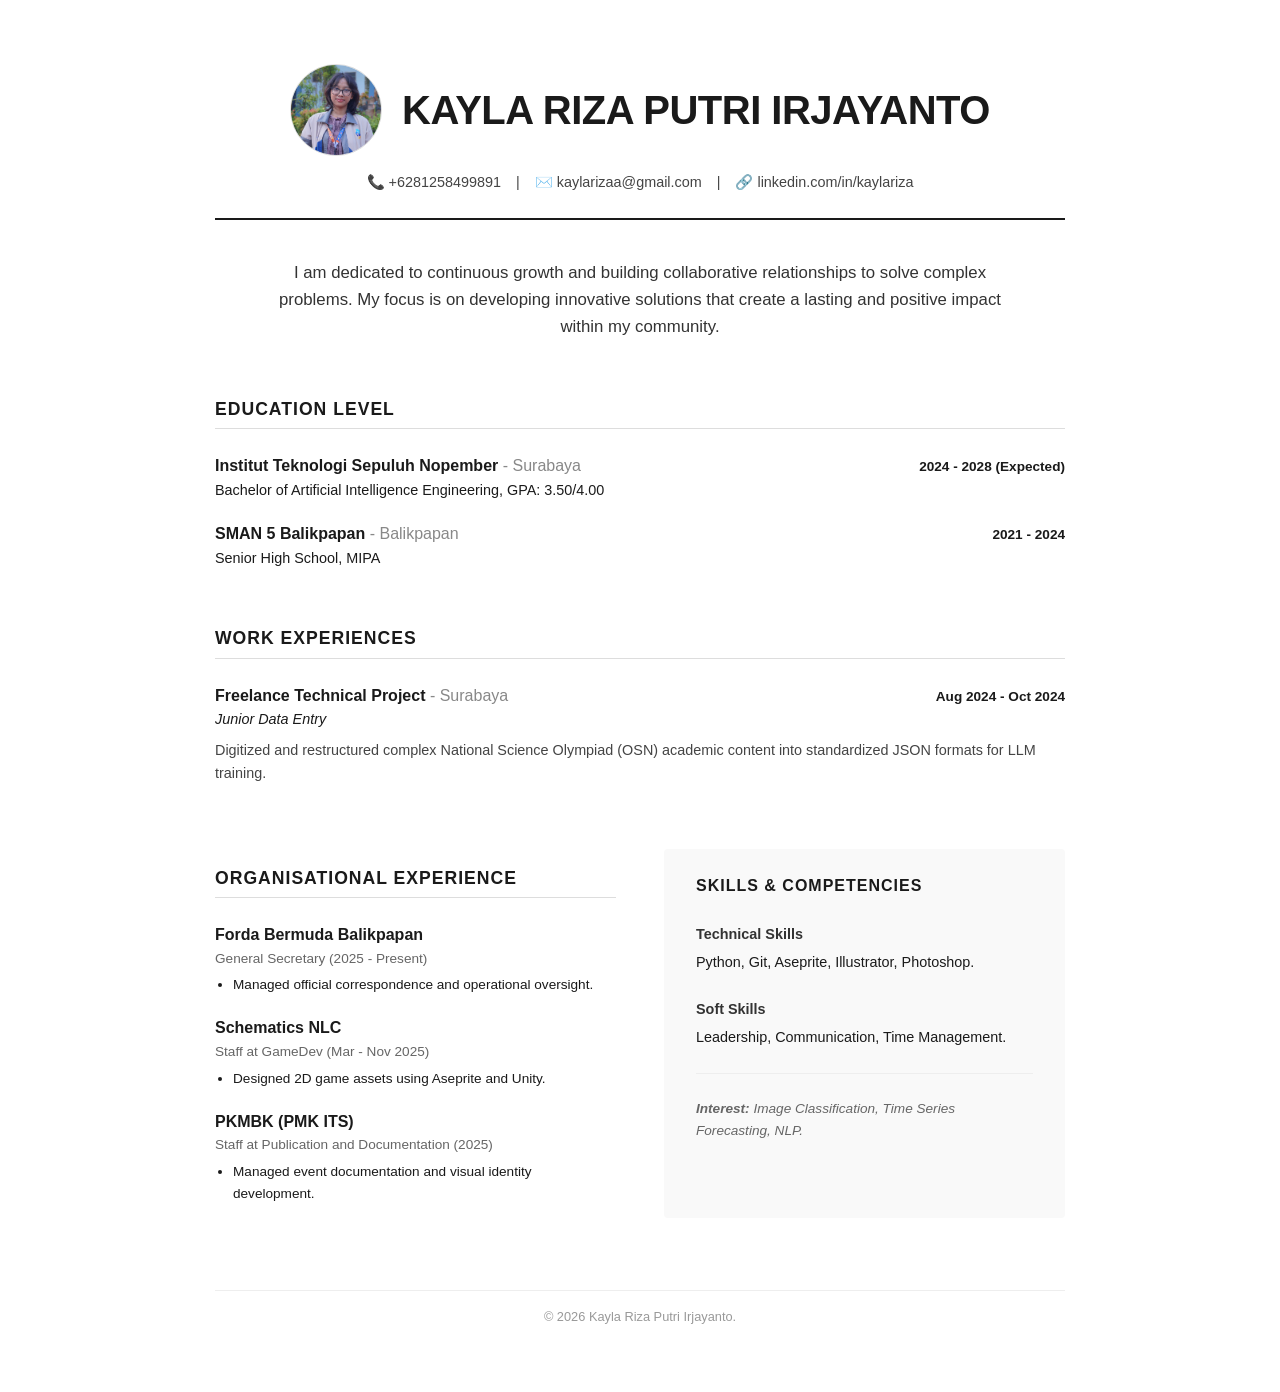
==== Pertemuan-01/index.html @ fabc954e "Add files via upload" ====
<!DOCTYPE html>
<html lang="en">
<head>
    <meta charset="UTF-8">
    <meta name="viewport" content="width=device-width, initial-scale=1.0">
    <title>Professional CV - Kayla Riza Putri Irjayanto</title>
</head>
<body style="margin: 0; padding: 0; background-color: #ffffff; color: #1a1a1a; line-height: 1.6;">

<div style="
    display: grid;
    grid-template-columns: 1fr;
    gap: 2.5rem;
    width: min(90%, 850px); 
    margin: 4rem auto;
    font-family: 'Inter', -apple-system, BlinkMacSystemFont, 'Segoe UI', Roboto, sans-serif;
">

    <header style="border-bottom: 2px solid #1a1a1a; padding-bottom: 1.5rem;">
        <div style="display: flex; align-items: center; justify-content: center; gap: 20px; flex-wrap: wrap; margin-bottom: 15px;">
            <img src="Foto.jpeg" alt="Kayla Riza" style="width: 90px; height: 90px; border-radius: 100px; object-fit: cover; border: 1px solid #ddd;">
            <h1 style="font-size: clamp(1.8rem, 5vw, 2.5rem); margin: 0; letter-spacing: -0.5px; text-transform: uppercase; text-align: center;">
                Kayla Riza Putri Irjayanto
            </h1>
        </div>
        
        <div style="display: flex; flex-wrap: wrap; justify-content: center; gap: 15px; font-size: 0.9rem; color: #444;">
            <span>📞 +6281258499891</span>
            <span>|</span>
            <span>✉️ kaylarizaa@gmail.com</span>
            <span>|</span>
            <span>🔗 linkedin.com/in/kaylariza</span>
        </div>
    </header>

    <section style="text-align: center;">
        <p style="font-size: 1.05rem; color: #333; max-width: 750px; margin: 0 auto;">
            I am dedicated to continuous growth and building collaborative relationships to solve complex problems. 
            My focus is on developing innovative solutions that create a lasting and positive impact within my community.
        </p>
    </section>

    <section>
        <h2 style="font-size: 1.1rem; text-transform: uppercase; letter-spacing: 1px; border-bottom: 1px solid #ddd; padding-bottom: 5px; margin-bottom: 1.5rem;">
            Education Level
        </h2>
        <div style="display: grid; gap: 1.2rem;">
            <div>
                <div style="display: flex; justify-content: space-between; align-items: baseline; flex-wrap: wrap;">
                    <strong>Institut Teknologi Sepuluh Nopember <span style="font-weight: normal; color: #888;">- Surabaya</span></strong>
                    <span style="font-size: 0.85rem; font-weight: bold;">2024 - 2028 (Expected)</span>
                </div>
                <div style="font-size: 0.9rem;">Bachelor of Artificial Intelligence Engineering, GPA: 3.50/4.00</div>
            </div>
            <div>
                <div style="display: flex; justify-content: space-between; align-items: baseline; flex-wrap: wrap;">
                    <strong>SMAN 5 Balikpapan <span style="font-weight: normal; color: #888;">- Balikpapan</span></strong>
                    <span style="font-size: 0.85rem; font-weight: bold;">2021 - 2024</span>
                </div>
                <div style="font-size: 0.9rem;">Senior High School, MIPA</div>
            </div>
        </div>
    </section>

    <section>
        <h2 style="font-size: 1.1rem; text-transform: uppercase; letter-spacing: 1px; border-bottom: 1px solid #ddd; padding-bottom: 5px; margin-bottom: 1.5rem;">
            Work Experiences
        </h2>
        <div style="margin-bottom: 1.5rem;">
            <div style="display: flex; justify-content: space-between; align-items: baseline; flex-wrap: wrap;">
                <strong>Freelance Technical Project <span style="font-weight: normal; color: #888;">- Surabaya</span></strong>
                <span style="font-size: 0.85rem; font-weight: bold;">Aug 2024 - Oct 2024</span>
            </div>
            <div style="font-style: italic; font-size: 0.9rem; margin-bottom: 8px;">Junior Data Entry</div>
            <p style="font-size: 0.9rem; margin: 0; color: #444;">
                Digitized and restructured complex National Science Olympiad (OSN) academic content into standardized JSON formats for LLM training.
            </p>
        </div>
    </section>

    <div style="display: grid; grid-template-columns: repeat(auto-fit, minmax(320px, 1fr)); gap: 3rem; align-items: stretch;">
        
        <div style="display: flex; flex-direction: column;">
            <section>
                <h2 style="font-size: 1.1rem; text-transform: uppercase; letter-spacing: 1px; border-bottom: 1px solid #ddd; padding-bottom: 5px; margin-bottom: 1.5rem;">
                    Organisational Experience
                </h2>
                
                <div style="margin-bottom: 1.2rem;">
                    <div style="font-weight: bold;">Forda Bermuda Balikpapan</div>
                    <div style="font-size: 0.85rem; color: #666;">General Secretary (2025 - Present)</div>
                    <ul style="font-size: 0.85rem; padding-left: 18px; margin-top: 5px;">
                        <li>Managed official correspondence and operational oversight.</li>
                    </ul>
                </div>

                <div style="margin-bottom: 1.2rem;">
                    <div style="font-weight: bold;">Schematics NLC</div>
                    <div style="font-size: 0.85rem; color: #666;">Staff at GameDev (Mar - Nov 2025)</div>
                    <ul style="font-size: 0.85rem; padding-left: 18px; margin-top: 5px;">
                        <li>Designed 2D game assets using Aseprite and Unity.</li>
                    </ul>
                </div>

                <div>
                    <div style="font-weight: bold;">PKMBK (PMK ITS)</div>
                    <div style="font-size: 0.85rem; color: #666;">Staff at Publication and Documentation (2025)</div>
                    <ul style="font-size: 0.85rem; padding-left: 18px; margin-top: 5px;">
                        <li>Managed event documentation and visual identity development.</li>
                    </ul>
                </div>
            </section>
        </div>

        <div style="display: flex; flex-direction: column;">
            <section style="
                background-color: #f9f9f9; 
                padding: 1.5rem 2rem; 
                border-radius: 4px; 
                height: 100%; 
                box-sizing: border-box;
                display: flex;
                flex-direction: column;
            ">
                <h2 style="font-size: 1rem; text-transform: uppercase; letter-spacing: 1px; margin-top: 0; margin-bottom: 1.5rem;">
                    Skills & Competencies
                </h2>
                <div style="display: grid; gap: 1.5rem; font-size: 0.9rem;">
                    <div>
                        <strong style="display: block; margin-bottom: 5px; color: #333;">Technical Skills</strong>
                        Python, Git, Aseprite, Illustrator, Photoshop.
                    </div>
                    <div>
                        <strong style="display: block; margin-bottom: 5px; color: #333;">Soft Skills</strong>
                        Leadership, Communication, Time Management.
                    </div>
                    <div style="margin-top: auto; padding-top: 1.5rem; border-top: 1px solid #eee; color: #666; font-style: italic; font-size: 0.85rem;">
                        <strong>Interest:</strong> Image Classification, Time Series Forecasting, NLP.
                    </div>
                </div>
            </section>
        </div>
    </div>

    <footer style="margin-top: 2rem; border-top: 1px solid #eee; padding-top: 1rem; text-align: center; font-size: 0.8rem; color: #999;">
        © 2026 Kayla Riza Putri Irjayanto.
    </footer>

</div>

</body>
</html>
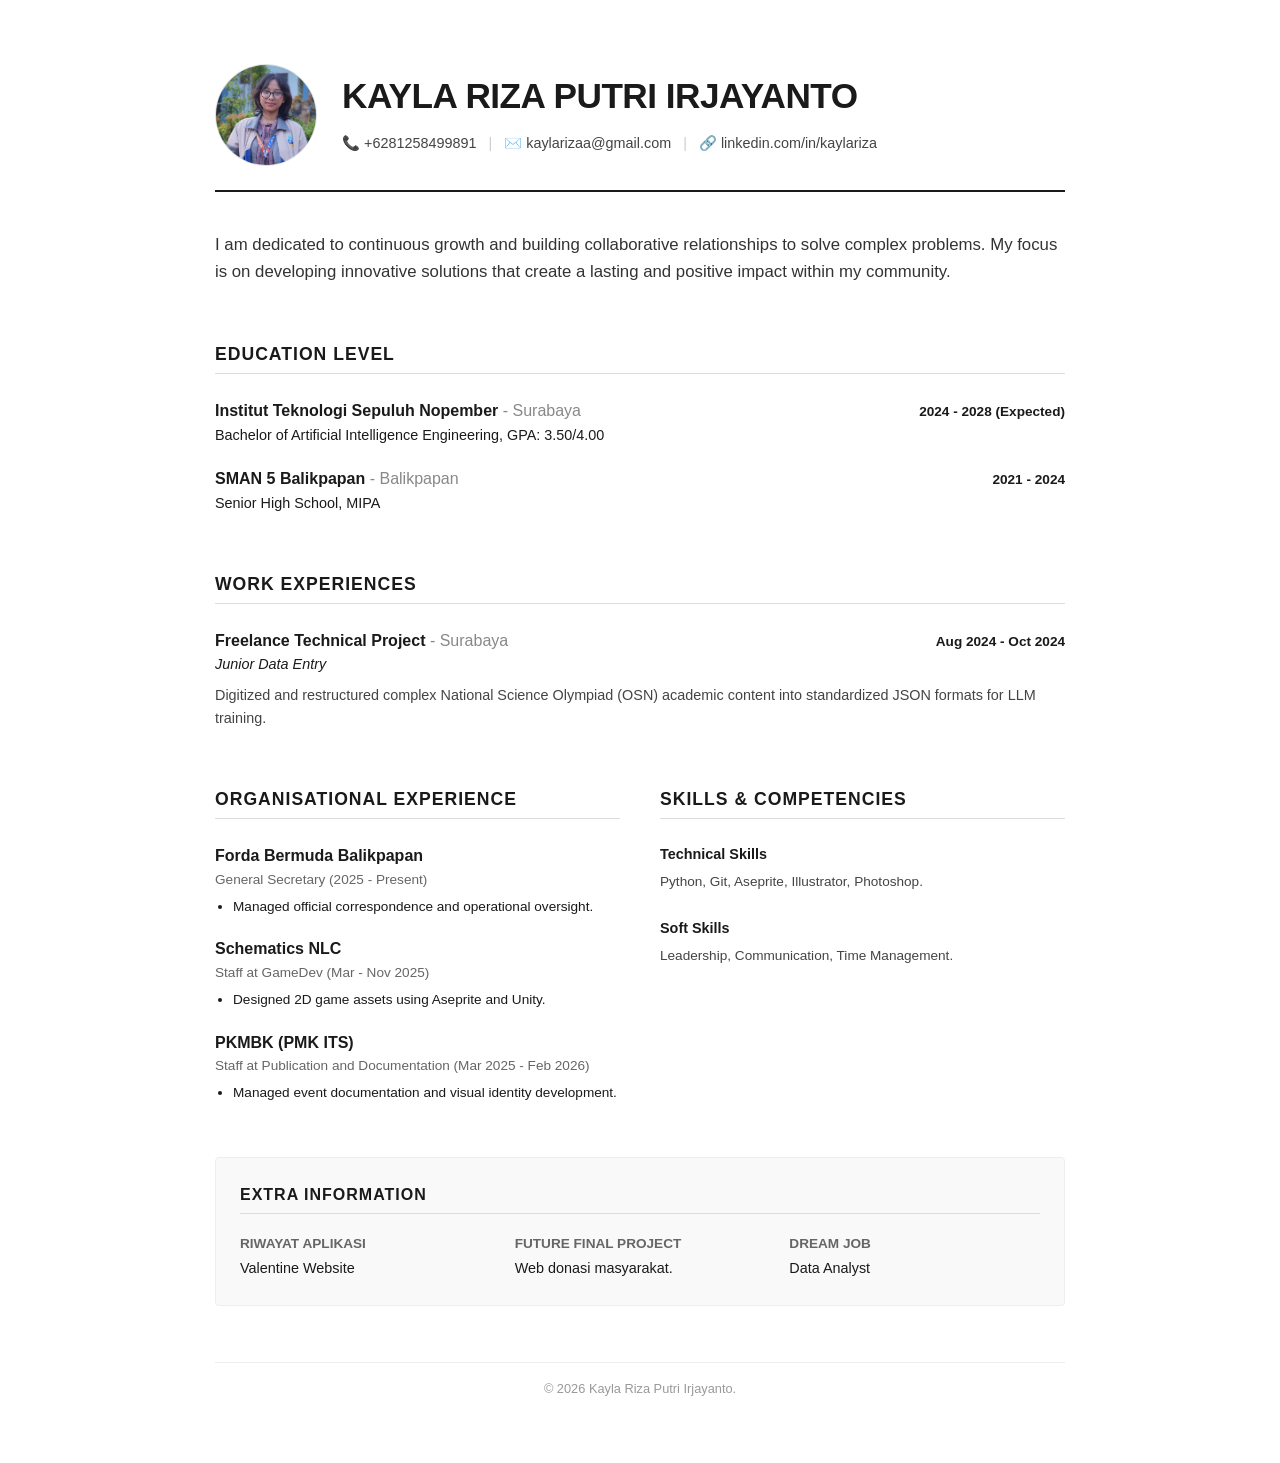
==== commit 6e0e864a: "Revise CV layout and styles for better presentation Updated the layout and styling of the CV, includ" ====
--- a/Pertemuan-01/index.html
+++ b/Pertemuan-01/index.html
@@ -17,24 +17,33 @@
 ">
 
     <header style="border-bottom: 2px solid #1a1a1a; padding-bottom: 1.5rem;">
-        <div style="display: flex; align-items: center; justify-content: center; gap: 20px; flex-wrap: wrap; margin-bottom: 15px;">
-            <img src="Foto.jpeg" alt="Kayla Riza" style="width: 90px; height: 90px; border-radius: 100px; object-fit: cover; border: 1px solid #ddd;">
-            <h1 style="font-size: clamp(1.8rem, 5vw, 2.5rem); margin: 0; letter-spacing: -0.5px; text-transform: uppercase; text-align: center;">
-                Kayla Riza Putri Irjayanto
-            </h1>
-        </div>
-        
-        <div style="display: flex; flex-wrap: wrap; justify-content: center; gap: 15px; font-size: 0.9rem; color: #444;">
-            <span>📞 +6281258499891</span>
-            <span>|</span>
-            <span>✉️ kaylarizaa@gmail.com</span>
-            <span>|</span>
-            <span>🔗 linkedin.com/in/kaylariza</span>
+        <div style="display: flex; align-items: center; gap: 25px; flex-wrap: wrap;">
+            <img src="Foto.jpeg" alt="Kayla Riza" style="width: 100px; height: 100px; border-radius: 100px; object-fit: cover; border: 1px solid #ddd;">
+            
+            <div style="flex: 1; min-width: 300px;">
+                <h1 style="font-size: clamp(1.5rem, 4vw, 2.2rem); margin: 0; letter-spacing: -0.5px; text-transform: uppercase; text-align: left; line-height: 1.2;">
+                    Kayla Riza Putri Irjayanto
+                </h1>
+                
+                <div style="display: flex; flex-wrap: wrap; justify-content: flex-start; gap: 12px; font-size: 0.9rem; color: #444; margin-top: 15px; align-items: center;">
+                    <a href="https://wa.me/6281258499891" target="_blank" style="text-decoration: none; color: inherit; display: flex; align-items: center; gap: 5px;">
+                        <span>📞 +6281258499891</span>
+                    </a>
+                    <span style="color: #ccc;">|</span>
+                    <a href="mailto:kaylarizaa@gmail.com" style="text-decoration: none; color: inherit; display: flex; align-items: center; gap: 5px;">
+                        <span>✉️ kaylarizaa@gmail.com</span>
+                    </a>
+                    <span style="color: #ccc;">|</span>
+                    <a href="https://linkedin.com/in/kaylariza" target="_blank" style="text-decoration: none; color: inherit; display: flex; align-items: center; gap: 5px;">
+                        <span>🔗 linkedin.com/in/kaylariza</span>
+                    </a>
+                </div>
+            </div>
         </div>
     </header>
 
-    <section style="text-align: center;">
-        <p style="font-size: 1.05rem; color: #333; max-width: 750px; margin: 0 auto;">
+    <section style="text-align: left;">
+        <p style="font-size: 1.05rem; color: #333; max-width: 100%; margin: 0;">
             I am dedicated to continuous growth and building collaborative relationships to solve complex problems. 
             My focus is on developing innovative solutions that create a lasting and positive impact within my community.
         </p>
@@ -66,7 +75,7 @@
         <h2 style="font-size: 1.1rem; text-transform: uppercase; letter-spacing: 1px; border-bottom: 1px solid #ddd; padding-bottom: 5px; margin-bottom: 1.5rem;">
             Work Experiences
         </h2>
-        <div style="margin-bottom: 1.5rem;">
+        <div>
             <div style="display: flex; justify-content: space-between; align-items: baseline; flex-wrap: wrap;">
                 <strong>Freelance Technical Project <span style="font-weight: normal; color: #888;">- Surabaya</span></strong>
                 <span style="font-size: 0.85rem; font-weight: bold;">Aug 2024 - Oct 2024</span>
@@ -78,75 +87,78 @@
         </div>
     </section>
 
-    <div style="display: grid; grid-template-columns: repeat(auto-fit, minmax(320px, 1fr)); gap: 3rem; align-items: stretch;">
-        
-        <div style="display: flex; flex-direction: column;">
-            <section>
-                <h2 style="font-size: 1.1rem; text-transform: uppercase; letter-spacing: 1px; border-bottom: 1px solid #ddd; padding-bottom: 5px; margin-bottom: 1.5rem;">
-                    Organisational Experience
-                </h2>
-                
-                <div style="margin-bottom: 1.2rem;">
-                    <div style="font-weight: bold;">Forda Bermuda Balikpapan</div>
-                    <div style="font-size: 0.85rem; color: #666;">General Secretary (2025 - Present)</div>
-                    <ul style="font-size: 0.85rem; padding-left: 18px; margin-top: 5px;">
-                        <li>Managed official correspondence and operational oversight.</li>
-                    </ul>
+    <div style="display: grid; grid-template-columns: repeat(auto-fit, minmax(300px, 1fr)); gap: 2.5rem;">
+        <section>
+            <h2 style="font-size: 1.1rem; text-transform: uppercase; letter-spacing: 1px; border-bottom: 1px solid #ddd; padding-bottom: 5px; margin-bottom: 1.5rem;">
+                Organisational Experience
+            </h2>
+            <div style="margin-bottom: 1.2rem;">
+                <div style="font-weight: bold;">Forda Bermuda Balikpapan</div>
+                <div style="font-size: 0.85rem; color: #666;">General Secretary (2025 - Present)</div>
+                <ul style="font-size: 0.85rem; padding-left: 18px; margin-top: 5px;">
+                    <li>Managed official correspondence and operational oversight.</li>
+                </ul>
+            </div>
+            <div style="margin-bottom: 1.2rem;">
+                <div style="font-weight: bold;">Schematics NLC</div>
+                <div style="font-size: 0.85rem; color: #666;">Staff at GameDev (Mar - Nov 2025)</div>
+                <ul style="font-size: 0.85rem; padding-left: 18px; margin-top: 5px;">
+                    <li>Designed 2D game assets using Aseprite and Unity.</li>
+                </ul>
+            </div>
+            <div>
+                <div style="font-weight: bold;">PKMBK (PMK ITS)</div>
+                <div style="font-size: 0.85rem; color: #666;">Staff at Publication and Documentation (Mar 2025 - Feb 2026)</div>
+                <ul style="font-size: 0.85rem; padding-left: 18px; margin-top: 5px;">
+                    <li>Managed event documentation and visual identity development.</li>
+                </ul>
+            </div>
+        </section>
+
+        <section>
+            <h2 style="font-size: 1.1rem; text-transform: uppercase; letter-spacing: 1px; border-bottom: 1px solid #ddd; padding-bottom: 5px; margin-bottom: 1.5rem;">
+                Skills & Competencies
+            </h2>
+            <div style="margin-bottom: 1.5rem;">
+                <div style="font-weight: bold; font-size: 0.9rem;">Technical Skills</div>
+                <div style="font-size: 0.85rem; color: #444; margin-top: 5px;">
+                    Python, Git, Aseprite, Illustrator, Photoshop.
                 </div>
-
-                <div style="margin-bottom: 1.2rem;">
-                    <div style="font-weight: bold;">Schematics NLC</div>
-                    <div style="font-size: 0.85rem; color: #666;">Staff at GameDev (Mar - Nov 2025)</div>
-                    <ul style="font-size: 0.85rem; padding-left: 18px; margin-top: 5px;">
-                        <li>Designed 2D game assets using Aseprite and Unity.</li>
-                    </ul>
+            </div>
+            <div>
+                <div style="font-weight: bold; font-size: 0.9rem;">Soft Skills</div>
+                <div style="font-size: 0.85rem; color: #444; margin-top: 5px;">
+                    Leadership, Communication, Time Management.
                 </div>
-
-                <div>
-                    <div style="font-weight: bold;">PKMBK (PMK ITS)</div>
-                    <div style="font-size: 0.85rem; color: #666;">Staff at Publication and Documentation (2025)</div>
-                    <ul style="font-size: 0.85rem; padding-left: 18px; margin-top: 5px;">
-                        <li>Managed event documentation and visual identity development.</li>
-                    </ul>
-                </div>
-            </section>
-        </div>
-
-        <div style="display: flex; flex-direction: column;">
-            <section style="
-                background-color: #f9f9f9; 
-                padding: 1.5rem 2rem; 
-                border-radius: 4px; 
-                height: 100%; 
-                box-sizing: border-box;
-                display: flex;
-                flex-direction: column;
-            ">
-                <h2 style="font-size: 1rem; text-transform: uppercase; letter-spacing: 1px; margin-top: 0; margin-bottom: 1.5rem;">
-                    Skills & Competencies
-                </h2>
-                <div style="display: grid; gap: 1.5rem; font-size: 0.9rem;">
-                    <div>
-                        <strong style="display: block; margin-bottom: 5px; color: #333;">Technical Skills</strong>
-                        Python, Git, Aseprite, Illustrator, Photoshop.
-                    </div>
-                    <div>
-                        <strong style="display: block; margin-bottom: 5px; color: #333;">Soft Skills</strong>
-                        Leadership, Communication, Time Management.
-                    </div>
-                    <div style="margin-top: auto; padding-top: 1.5rem; border-top: 1px solid #eee; color: #666; font-style: italic; font-size: 0.85rem;">
-                        <strong>Interest:</strong> Image Classification, Time Series Forecasting, NLP.
-                    </div>
-                </div>
-            </section>
-        </div>
+            </div>
+        </section>
     </div>
 
-    <footer style="margin-top: 2rem; border-top: 1px solid #eee; padding-top: 1rem; text-align: center; font-size: 0.8rem; color: #999;">
+    <section style="background-color: #f9f9f9; padding: 1.5rem; border-radius: 4px; border: 1px solid #eee;">
+        <h2 style="font-size: 1rem; text-transform: uppercase; letter-spacing: 1px; margin-top: 0; margin-bottom: 1.2rem; border-bottom: 1px solid #ddd; padding-bottom: 5px;">
+            Extra Information
+        </h2>
+        <div style="display: grid; grid-template-columns: repeat(auto-fit, minmax(200px, 1fr)); gap: 1.5rem;">
+            <div>
+                <strong style="display: block; font-size: 0.85rem; color: #666; text-transform: uppercase;">Riwayat Aplikasi</strong>
+                <span style="font-size: 0.9rem;">Valentine Website</span>
+            </div>
+            <div>
+                <strong style="display: block; font-size: 0.85rem; color: #666; text-transform: uppercase;">Future Final Project</strong>
+                <span style="font-size: 0.9rem;">Web donasi masyarakat.</span>
+            </div>
+            <div>
+                <strong style="display: block; font-size: 0.85rem; color: #666; text-transform: uppercase;">Dream Job</strong>
+                <span style="font-size: 0.9rem;">Data Analyst</span>
+            </div>
+        </div>
+    </section>
+
+    <footer style="margin-top: 1rem; border-top: 1px solid #eee; padding-top: 1rem; text-align: center; font-size: 0.8rem; color: #999;">
         © 2026 Kayla Riza Putri Irjayanto.
     </footer>
 
 </div>
 
 </body>
-</html>+</html>
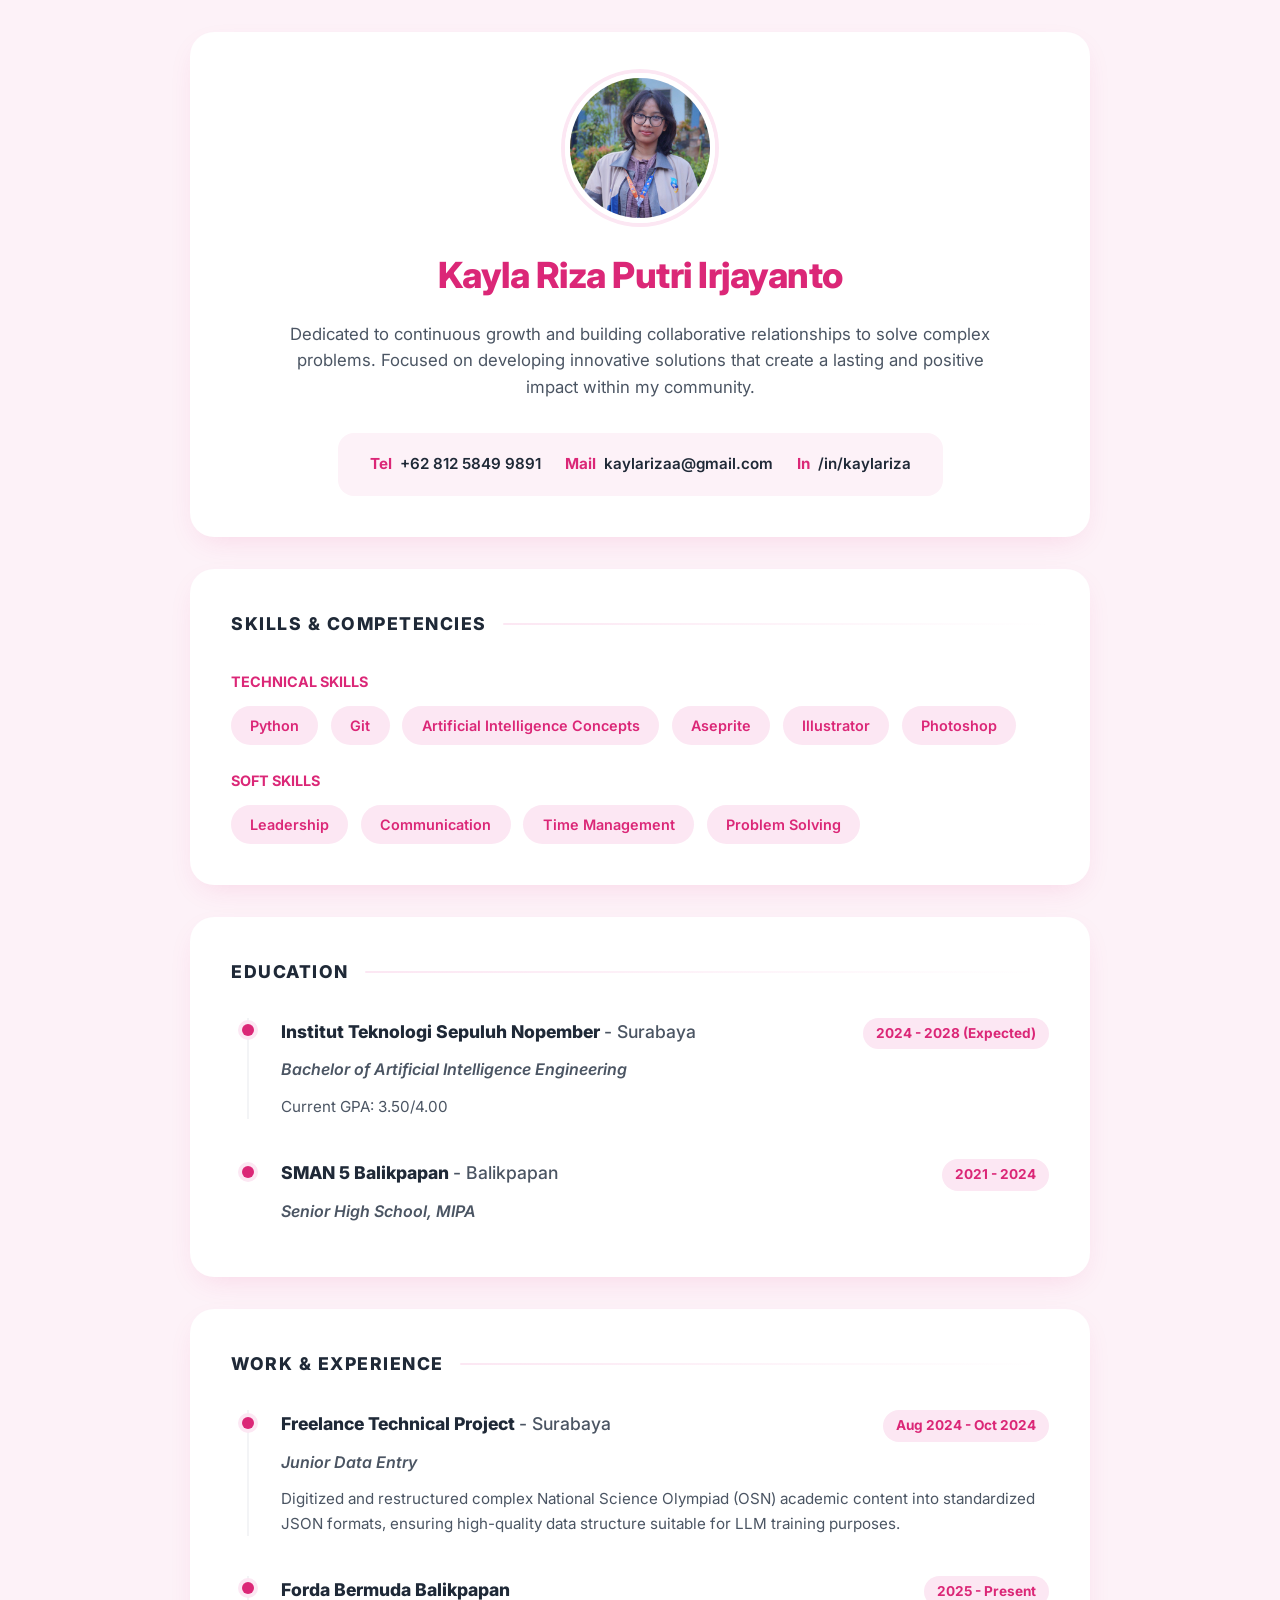
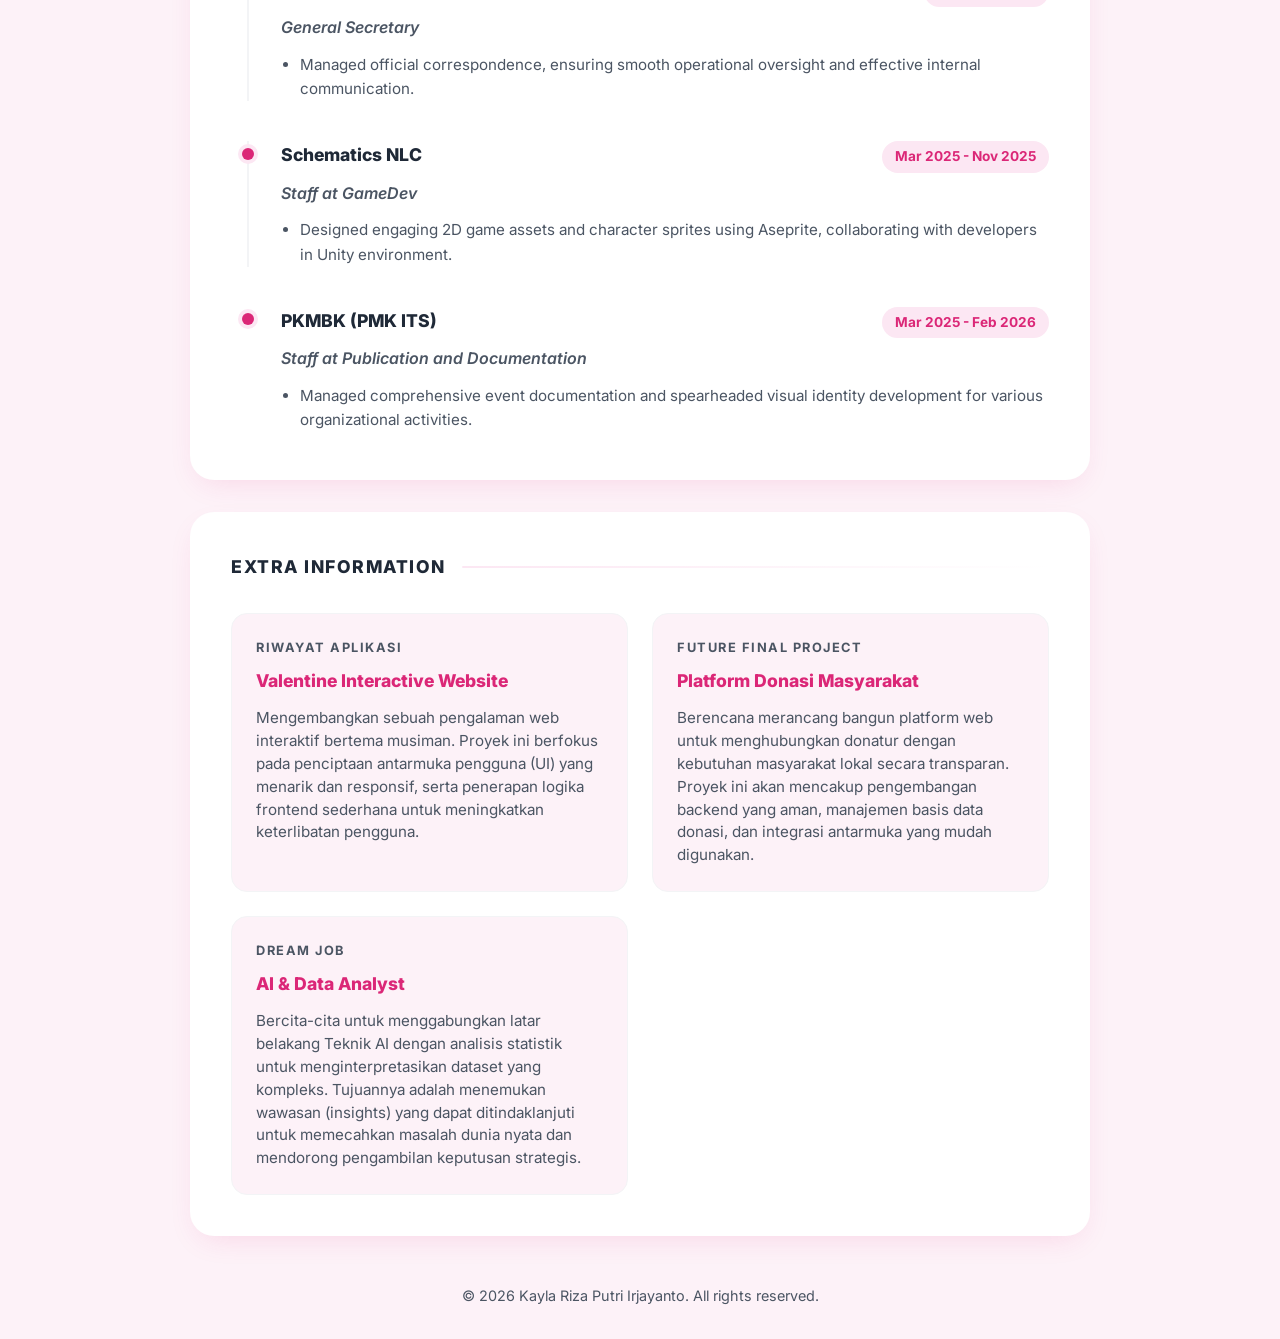
==== commit 12eb1fc1: "Revise the layout" ====
--- a/Pertemuan-01/index.html
+++ b/Pertemuan-01/index.html
@@ -4,161 +4,161 @@
     <meta charset="UTF-8">
     <meta name="viewport" content="width=device-width, initial-scale=1.0">
     <title>Professional CV - Kayla Riza Putri Irjayanto</title>
+    <link href="https://fonts.googleapis.com/css2?family=Inter:wght@300;400;500;600;700;800&display=swap" rel="stylesheet">
+    <link rel="stylesheet" href="style.css">
 </head>
-<body style="margin: 0; padding: 0; background-color: #ffffff; color: #1a1a1a; line-height: 1.6;">
+<body>
 
-<div style="
-    display: grid;
-    grid-template-columns: 1fr;
-    gap: 2.5rem;
-    width: min(90%, 850px); 
-    margin: 4rem auto;
-    font-family: 'Inter', -apple-system, BlinkMacSystemFont, 'Segoe UI', Roboto, sans-serif;
-">
-
-    <header style="border-bottom: 2px solid #1a1a1a; padding-bottom: 1.5rem;">
-        <div style="display: flex; align-items: center; gap: 25px; flex-wrap: wrap;">
-            <img src="Foto.jpeg" alt="Kayla Riza" style="width: 100px; height: 100px; border-radius: 100px; object-fit: cover; border: 1px solid #ddd;">
-            
-            <div style="flex: 1; min-width: 300px;">
-                <h1 style="font-size: clamp(1.5rem, 4vw, 2.2rem); margin: 0; letter-spacing: -0.5px; text-transform: uppercase; text-align: left; line-height: 1.2;">
-                    Kayla Riza Putri Irjayanto
-                </h1>
-                
-                <div style="display: flex; flex-wrap: wrap; justify-content: flex-start; gap: 12px; font-size: 0.9rem; color: #444; margin-top: 15px; align-items: center;">
-                    <a href="https://wa.me/6281258499891" target="_blank" style="text-decoration: none; color: inherit; display: flex; align-items: center; gap: 5px;">
-                        <span>📞 +6281258499891</span>
-                    </a>
-                    <span style="color: #ccc;">|</span>
-                    <a href="mailto:kaylarizaa@gmail.com" style="text-decoration: none; color: inherit; display: flex; align-items: center; gap: 5px;">
-                        <span>✉️ kaylarizaa@gmail.com</span>
-                    </a>
-                    <span style="color: #ccc;">|</span>
-                    <a href="https://linkedin.com/in/kaylariza" target="_blank" style="text-decoration: none; color: inherit; display: flex; align-items: center; gap: 5px;">
-                        <span>🔗 linkedin.com/in/kaylariza</span>
-                    </a>
-                </div>
-            </div>
+<div class="main-container">
+    <header class="card profile-header">
+        <img src="Foto.jpeg" alt="Kayla Riza Putri Irjayanto" class="profile-img">
+        <h1>Kayla Riza Putri Irjayanto</h1>
+        <p class="bio">
+            Dedicated to continuous growth and building collaborative relationships to solve complex problems. Focused on developing innovative solutions that create a lasting and positive impact within my community.
+        </p>
+        <div class="contact-box">
+            <a href="https://wa.me/6281258499891" target="_blank" class="contact-link">
+                <span class="contact-label">Tel</span> +62 812 5849 9891
+            </a>
+            <a href="mailto:kaylarizaa@gmail.com" class="contact-link">
+                <span class="contact-label">Mail</span> kaylarizaa@gmail.com
+            </a>
+            <a href="https://linkedin.com/in/kaylariza" target="_blank" class="contact-link">
+                <span class="contact-label">In</span> /in/kaylariza
+            </a>
         </div>
     </header>
 
-    <section style="text-align: left;">
-        <p style="font-size: 1.05rem; color: #333; max-width: 100%; margin: 0;">
-            I am dedicated to continuous growth and building collaborative relationships to solve complex problems. 
-            My focus is on developing innovative solutions that create a lasting and positive impact within my community.
-        </p>
-    </section>
-
-    <section>
-        <h2 style="font-size: 1.1rem; text-transform: uppercase; letter-spacing: 1px; border-bottom: 1px solid #ddd; padding-bottom: 5px; margin-bottom: 1.5rem;">
-            Education Level
-        </h2>
-        <div style="display: grid; gap: 1.2rem;">
-            <div>
-                <div style="display: flex; justify-content: space-between; align-items: baseline; flex-wrap: wrap;">
-                    <strong>Institut Teknologi Sepuluh Nopember <span style="font-weight: normal; color: #888;">- Surabaya</span></strong>
-                    <span style="font-size: 0.85rem; font-weight: bold;">2024 - 2028 (Expected)</span>
+    <section class="card">
+        <h2 class="section-title">Skills & Competencies</h2>
+        <div class="skills-wrapper">
+            <div class="skills-category">
+                <h3>Technical Skills</h3>
+                <div class="tags">
+                    <span class="tag">Python</span>
+                    <span class="tag">Git</span>
+                    <span class="tag">Artificial Intelligence Concepts</span>
+                    <span class="tag">Aseprite</span>
+                    <span class="tag">Illustrator</span>
+                    <span class="tag">Photoshop</span>
                 </div>
-                <div style="font-size: 0.9rem;">Bachelor of Artificial Intelligence Engineering, GPA: 3.50/4.00</div>
             </div>
-            <div>
-                <div style="display: flex; justify-content: space-between; align-items: baseline; flex-wrap: wrap;">
-                    <strong>SMAN 5 Balikpapan <span style="font-weight: normal; color: #888;">- Balikpapan</span></strong>
-                    <span style="font-size: 0.85rem; font-weight: bold;">2021 - 2024</span>
+            <div class="skills-category">
+                <h3>Soft Skills</h3>
+                <div class="tags">
+                    <span class="tag">Leadership</span>
+                    <span class="tag">Communication</span>
+                    <span class="tag">Time Management</span>
+                    <span class="tag">Problem Solving</span>
                 </div>
-                <div style="font-size: 0.9rem;">Senior High School, MIPA</div>
             </div>
         </div>
     </section>
 
-    <section>
-        <h2 style="font-size: 1.1rem; text-transform: uppercase; letter-spacing: 1px; border-bottom: 1px solid #ddd; padding-bottom: 5px; margin-bottom: 1.5rem;">
-            Work Experiences
-        </h2>
-        <div>
-            <div style="display: flex; justify-content: space-between; align-items: baseline; flex-wrap: wrap;">
-                <strong>Freelance Technical Project <span style="font-weight: normal; color: #888;">- Surabaya</span></strong>
-                <span style="font-size: 0.85rem; font-weight: bold;">Aug 2024 - Oct 2024</span>
+    <section class="card">
+        <h2 class="section-title">Education</h2>
+        <div class="timeline">
+            <div class="timeline-item">
+                <div class="item-header">
+                    <span class="item-title">Institut Teknologi Sepuluh Nopember <span class="item-location">- Surabaya</span></span>
+                    <span class="item-date">2024 - 2028 (Expected)</span>
+                </div>
+                <div class="item-subtitle">Bachelor of Artificial Intelligence Engineering</div>
+                <p class="item-desc">Current GPA: 3.50/4.00</p>
             </div>
-            <div style="font-style: italic; font-size: 0.9rem; margin-bottom: 8px;">Junior Data Entry</div>
-            <p style="font-size: 0.9rem; margin: 0; color: #444;">
-                Digitized and restructured complex National Science Olympiad (OSN) academic content into standardized JSON formats for LLM training.
-            </p>
-        </div>
-    </section>
-
-    <div style="display: grid; grid-template-columns: repeat(auto-fit, minmax(300px, 1fr)); gap: 2.5rem;">
-        <section>
-            <h2 style="font-size: 1.1rem; text-transform: uppercase; letter-spacing: 1px; border-bottom: 1px solid #ddd; padding-bottom: 5px; margin-bottom: 1.5rem;">
-                Organisational Experience
-            </h2>
-            <div style="margin-bottom: 1.2rem;">
-                <div style="font-weight: bold;">Forda Bermuda Balikpapan</div>
-                <div style="font-size: 0.85rem; color: #666;">General Secretary (2025 - Present)</div>
-                <ul style="font-size: 0.85rem; padding-left: 18px; margin-top: 5px;">
-                    <li>Managed official correspondence and operational oversight.</li>
-                </ul>
-            </div>
-            <div style="margin-bottom: 1.2rem;">
-                <div style="font-weight: bold;">Schematics NLC</div>
-                <div style="font-size: 0.85rem; color: #666;">Staff at GameDev (Mar - Nov 2025)</div>
-                <ul style="font-size: 0.85rem; padding-left: 18px; margin-top: 5px;">
-                    <li>Designed 2D game assets using Aseprite and Unity.</li>
-                </ul>
-            </div>
-            <div>
-                <div style="font-weight: bold;">PKMBK (PMK ITS)</div>
-                <div style="font-size: 0.85rem; color: #666;">Staff at Publication and Documentation (Mar 2025 - Feb 2026)</div>
-                <ul style="font-size: 0.85rem; padding-left: 18px; margin-top: 5px;">
-                    <li>Managed event documentation and visual identity development.</li>
-                </ul>
-            </div>
-        </section>
-
-        <section>
-            <h2 style="font-size: 1.1rem; text-transform: uppercase; letter-spacing: 1px; border-bottom: 1px solid #ddd; padding-bottom: 5px; margin-bottom: 1.5rem;">
-                Skills & Competencies
-            </h2>
-            <div style="margin-bottom: 1.5rem;">
-                <div style="font-weight: bold; font-size: 0.9rem;">Technical Skills</div>
-                <div style="font-size: 0.85rem; color: #444; margin-top: 5px;">
-                    Python, Git, Aseprite, Illustrator, Photoshop.
+            <div class="timeline-item">
+                <div class="item-header">
+                    <span class="item-title">SMAN 5 Balikpapan <span class="item-location">- Balikpapan</span></span>
+                    <span class="item-date">2021 - 2024</span>
                 </div>
-            </div>
-            <div>
-                <div style="font-weight: bold; font-size: 0.9rem;">Soft Skills</div>
-                <div style="font-size: 0.85rem; color: #444; margin-top: 5px;">
-                    Leadership, Communication, Time Management.
-                </div>
-            </div>
-        </section>
-    </div>
-
-    <section style="background-color: #f9f9f9; padding: 1.5rem; border-radius: 4px; border: 1px solid #eee;">
-        <h2 style="font-size: 1rem; text-transform: uppercase; letter-spacing: 1px; margin-top: 0; margin-bottom: 1.2rem; border-bottom: 1px solid #ddd; padding-bottom: 5px;">
-            Extra Information
-        </h2>
-        <div style="display: grid; grid-template-columns: repeat(auto-fit, minmax(200px, 1fr)); gap: 1.5rem;">
-            <div>
-                <strong style="display: block; font-size: 0.85rem; color: #666; text-transform: uppercase;">Riwayat Aplikasi</strong>
-                <span style="font-size: 0.9rem;">Valentine Website</span>
-            </div>
-            <div>
-                <strong style="display: block; font-size: 0.85rem; color: #666; text-transform: uppercase;">Future Final Project</strong>
-                <span style="font-size: 0.9rem;">Web donasi masyarakat.</span>
-            </div>
-            <div>
-                <strong style="display: block; font-size: 0.85rem; color: #666; text-transform: uppercase;">Dream Job</strong>
-                <span style="font-size: 0.9rem;">Data Analyst</span>
+                <div class="item-subtitle">Senior High School, MIPA</div>
             </div>
         </div>
     </section>
 
-    <footer style="margin-top: 1rem; border-top: 1px solid #eee; padding-top: 1rem; text-align: center; font-size: 0.8rem; color: #999;">
-        © 2026 Kayla Riza Putri Irjayanto.
+    <section class="card">
+        <h2 class="section-title">Work & Experience</h2>
+        <div class="timeline">
+            <div class="timeline-item">
+                <div class="item-header">
+                    <span class="item-title">Freelance Technical Project <span class="item-location">- Surabaya</span></span>
+                    <span class="item-date">Aug 2024 - Oct 2024</span>
+                </div>
+                <div class="item-subtitle">Junior Data Entry</div>
+                <p class="item-desc">
+                    Digitized and restructured complex National Science Olympiad (OSN) academic content into standardized JSON formats, ensuring high-quality data structure suitable for LLM training purposes.
+                </p>
+            </div>
+            <div class="timeline-item">
+                <div class="item-header">
+                    <span class="item-title">Forda Bermuda Balikpapan</span>
+                    <span class="item-date">2025 - Present</span>
+                </div>
+                <div class="item-subtitle">General Secretary</div>
+                <div class="item-desc">
+                    <ul>
+                        <li>Managed official correspondence, ensuring smooth operational oversight and effective internal communication.</li>
+                    </ul>
+                </div>
+            </div>
+            <div class="timeline-item">
+                <div class="item-header">
+                    <span class="item-title">Schematics NLC</span>
+                    <span class="item-date">Mar 2025 - Nov 2025</span>
+                </div>
+                <div class="item-subtitle">Staff at GameDev</div>
+                <div class="item-desc">
+                    <ul>
+                        <li>Designed engaging 2D game assets and character sprites using Aseprite, collaborating with developers in Unity environment.</li>
+                    </ul>
+                </div>
+            </div>
+            <div class="timeline-item">
+                <div class="item-header">
+                    <span class="item-title">PKMBK (PMK ITS)</span>
+                    <span class="item-date">Mar 2025 - Feb 2026</span>
+                </div>
+                <div class="item-subtitle">Staff at Publication and Documentation</div>
+                <div class="item-desc">
+                    <ul>
+                        <li>Managed comprehensive event documentation and spearheaded visual identity development for various organizational activities.</li>
+                    </ul>
+                </div>
+            </div>
+        </div>
+    </section>
+
+    <section class="card">
+        <h2 class="section-title">Extra Information</h2>
+        <div class="extra-grid">
+            <div class="extra-card">
+                <span class="extra-label">Riwayat Aplikasi</span>
+                <span class="extra-value">Valentine Interactive Website</span>
+                <p class="extra-detail">
+                    Mengembangkan sebuah pengalaman web interaktif bertema musiman. Proyek ini berfokus pada penciptaan antarmuka pengguna (UI) yang menarik dan responsif, serta penerapan logika frontend sederhana untuk meningkatkan keterlibatan pengguna.
+                </p>
+            </div>
+            <div class="extra-card">
+                <span class="extra-label">Future Final Project</span>
+                <span class="extra-value">Platform Donasi Masyarakat</span>
+                <p class="extra-detail">
+                    Berencana merancang bangun platform web untuk menghubungkan donatur dengan kebutuhan masyarakat lokal secara transparan. Proyek ini akan mencakup pengembangan backend yang aman, manajemen basis data donasi, dan integrasi antarmuka yang mudah digunakan.
+                </p>
+            </div>
+            <div class="extra-card">
+                <span class="extra-label">Dream Job</span>
+                <span class="extra-value">AI & Data Analyst</span>
+                <p class="extra-detail">
+                    Bercita-cita untuk menggabungkan latar belakang Teknik AI dengan analisis statistik untuk menginterpretasikan dataset yang kompleks. Tujuannya adalah menemukan wawasan (insights) yang dapat ditindaklanjuti untuk memecahkan masalah dunia nyata dan mendorong pengambilan keputusan strategis.
+                </p>
+            </div>
+        </div>
+    </section>
+
+    <footer class="footer">
+        © 2026 Kayla Riza Putri Irjayanto. All rights reserved.
     </footer>
-
 </div>
 
 </body>
-</html>
+</html>
--- a/Pertemuan-01/style.css
+++ b/Pertemuan-01/style.css
@@ -0,0 +1,301 @@
+:root {
+    --bg-body: #fdf2f8;
+    --surface: #ffffff;
+    --primary: #db2777;
+    --primary-soft: #fce7f3;
+    --text-main: #1f2937;
+    --text-muted: #4b5563;
+    --border-light: #f3f4f6;
+    --radius-xl: 24px;
+    --radius-lg: 16px;
+    --shadow-soft: 0 10px 30px -10px rgba(219, 39, 119, 0.15);
+}
+
+* {
+    box-sizing: border-box;
+    margin: 0;
+    padding: 0;
+}
+
+body {
+    background-color: var(--bg-body);
+    color: var(--text-main);
+    font-family: 'Inter', sans-serif;
+    line-height: 1.6;
+    padding: 2rem 1rem;
+    -webkit-font-smoothing: antialiased;
+}
+
+.main-container {
+    max-width: 900px;
+    margin: 0 auto;
+    display: flex;
+    flex-direction: column;
+    gap: 2rem;
+}
+
+.card {
+    background: var(--surface);
+    border-radius: var(--radius-xl);
+    padding: 2.5rem;
+    box-shadow: var(--shadow-soft);
+    border: 1px solid rgba(255, 255, 255, 0.5);
+}
+
+.profile-header {
+    text-align: center;
+    display: flex;
+    flex-direction: column;
+    align-items: center;
+}
+
+.profile-img {
+    width: 150px;
+    height: 150px;
+    border-radius: 50%;
+    object-fit: cover;
+    border: 5px solid var(--surface);
+    box-shadow: 0 0 0 4px var(--primary-soft);
+    margin-bottom: 1.5rem;
+}
+
+h1 {
+    font-size: 2.25rem;
+    font-weight: 800;
+    margin-bottom: 1rem;
+    color: var(--primary);
+    letter-spacing: -0.5px;
+}
+
+.bio {
+    font-size: 1.05rem;
+    color: var(--text-muted);
+    margin-bottom: 2rem;
+    max-width: 700px;
+    margin-left: auto;
+    margin-right: auto;
+}
+
+.contact-box {
+    display: inline-flex;
+    flex-wrap: wrap;
+    justify-content: center;
+    gap: 1.5rem;
+    background: var(--bg-body);
+    padding: 1.2rem 2rem;
+    border-radius: var(--radius-lg);
+}
+
+.contact-link {
+    color: var(--text-main);
+    text-decoration: none;
+    font-size: 0.95rem;
+    font-weight: 600;
+    display: flex;
+    align-items: center;
+    gap: 0.5rem;
+    transition: color 0.2s ease;
+}
+
+.contact-link:hover {
+    color: var(--primary);
+}
+
+.contact-label {
+    color: var(--primary);
+    font-weight: 700;
+}
+
+.section-title {
+    font-size: 1.1rem;
+    font-weight: 800;
+    text-transform: uppercase;
+    letter-spacing: 1.5px;
+    color: var(--text-main);
+    margin-bottom: 2rem;
+    display: flex;
+    align-items: center;
+}
+
+.section-title::after {
+    content: '';
+    flex: 1;
+    height: 2px;
+    background: linear-gradient(to right, var(--primary-soft), transparent);
+    margin-left: 1rem;
+    border-radius: 2px;
+}
+
+.skills-wrapper {
+    display: flex;
+    flex-direction: column;
+    gap: 1.5rem;
+}
+
+.skills-category h3 {
+    font-size: 0.9rem;
+    font-weight: 700;
+    color: var(--primary);
+    text-transform: uppercase;
+    margin-bottom: 0.8rem;
+}
+
+.tags {
+    display: flex;
+    flex-wrap: wrap;
+    gap: 0.8rem;
+}
+
+.tag {
+    background: var(--primary-soft);
+    color: var(--primary);
+    padding: 0.5rem 1.2rem;
+    border-radius: 50px;
+    font-size: 0.9rem;
+    font-weight: 600;
+}
+
+.timeline {
+    position: relative;
+    padding-left: 1rem;
+}
+
+.timeline-item {
+    position: relative;
+    padding-left: 2rem;
+    margin-bottom: 2.5rem;
+    border-left: 2px solid var(--border-light);
+}
+
+.timeline-item:last-child {
+    margin-bottom: 0;
+    border-left-color: transparent;
+}
+
+.timeline-item::before {
+    content: '';
+    position: absolute;
+    left: -0.45rem;
+    top: 0.4rem;
+    width: 12px;
+    height: 12px;
+    border-radius: 50%;
+    background: var(--primary);
+    box-shadow: 0 0 0 4px var(--primary-soft);
+}
+
+.item-header {
+    display: flex;
+    justify-content: space-between;
+    align-items: flex-start;
+    margin-bottom: 0.5rem;
+    flex-wrap: wrap;
+    gap: 0.5rem;
+}
+
+.item-title {
+    font-weight: 800;
+    font-size: 1.1rem;
+    color: var(--text-main);
+}
+
+.item-location {
+    color: var(--text-muted);
+    font-weight: 500;
+}
+
+.item-date {
+    font-size: 0.85rem;
+    font-weight: 700;
+    color: var(--primary);
+    background: var(--primary-soft);
+    padding: 0.3rem 0.8rem;
+    border-radius: var(--radius-lg);
+}
+
+.item-subtitle {
+    font-weight: 600;
+    color: var(--text-muted);
+    font-size: 1rem;
+    margin-bottom: 0.75rem;
+    font-style: italic;
+}
+
+.item-desc {
+    font-size: 0.95rem;
+    color: var(--text-muted);
+}
+
+.item-desc ul {
+    padding-left: 1.2rem;
+    margin-top: 0.5rem;
+}
+
+.item-desc li {
+    margin-bottom: 0.4rem;
+}
+
+.extra-grid {
+    display: grid;
+    grid-template-columns: repeat(auto-fit, minmax(350px, 1fr));
+    gap: 1.5rem;
+}
+
+.extra-card {
+    background: var(--bg-body);
+    padding: 1.5rem;
+    border-radius: var(--radius-lg);
+    border: 1px solid var(--border-light);
+}
+
+.extra-label {
+    display: block;
+    font-size: 0.8rem;
+    text-transform: uppercase;
+    letter-spacing: 1.5px;
+    color: var(--text-muted);
+    font-weight: 700;
+    margin-bottom: 0.5rem;
+}
+
+.extra-value {
+    font-weight: 800;
+    font-size: 1.1rem;
+    color: var(--primary);
+    margin-bottom: 0.8rem;
+    display: block;
+}
+
+.extra-detail {
+    font-size: 0.95rem;
+    color: var(--text-muted);
+    line-height: 1.5;
+}
+
+.footer {
+    text-align: center;
+    padding-top: 1rem;
+    font-size: 0.9rem;
+    color: var(--text-muted);
+}
+
+@media (max-width: 768px) {
+    body {
+        padding: 1rem;
+    }
+    .card {
+        padding: 1.5rem;
+    }
+    .contact-box {
+        flex-direction: column;
+        align-items: center;
+        gap: 1rem;
+        width: 100%;
+    }
+    h1 {
+        font-size: 1.8rem;
+    }
+    .extra-grid {
+         grid-template-columns: 1fr;
+    }
+}
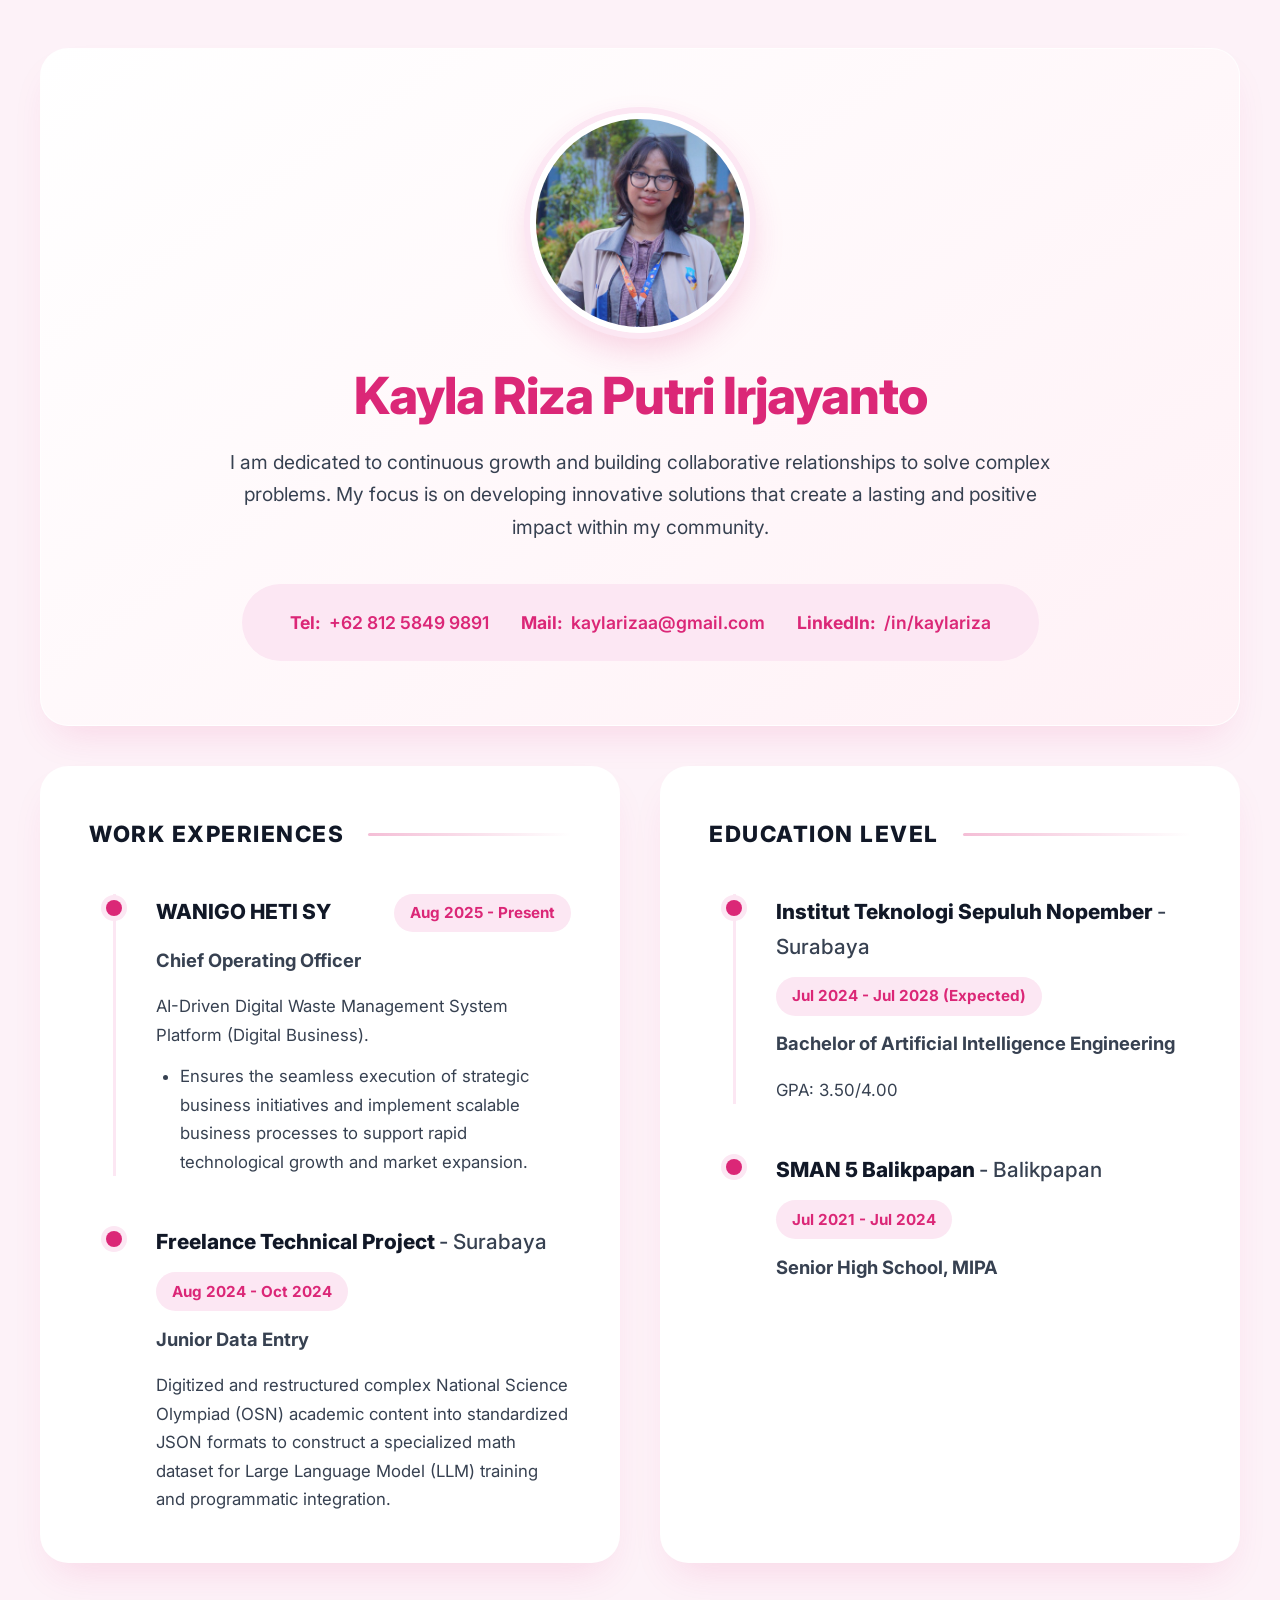
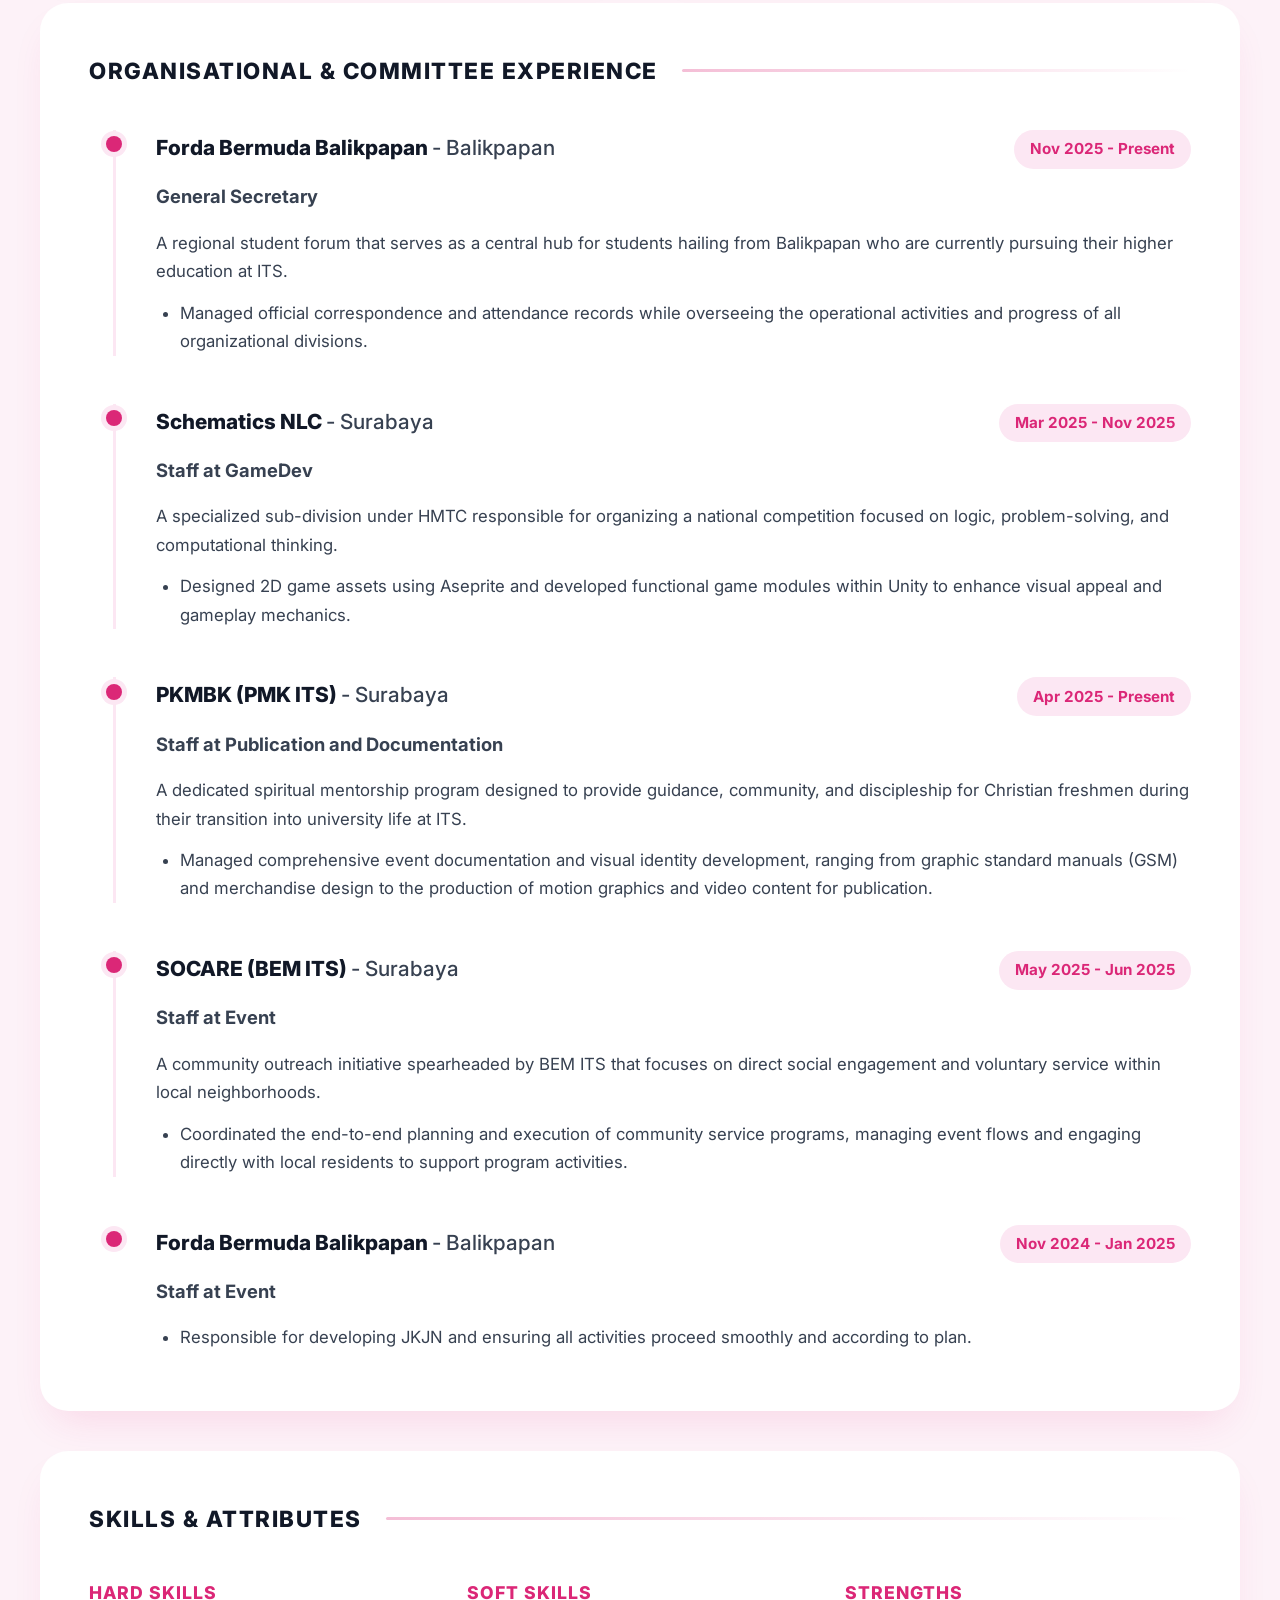
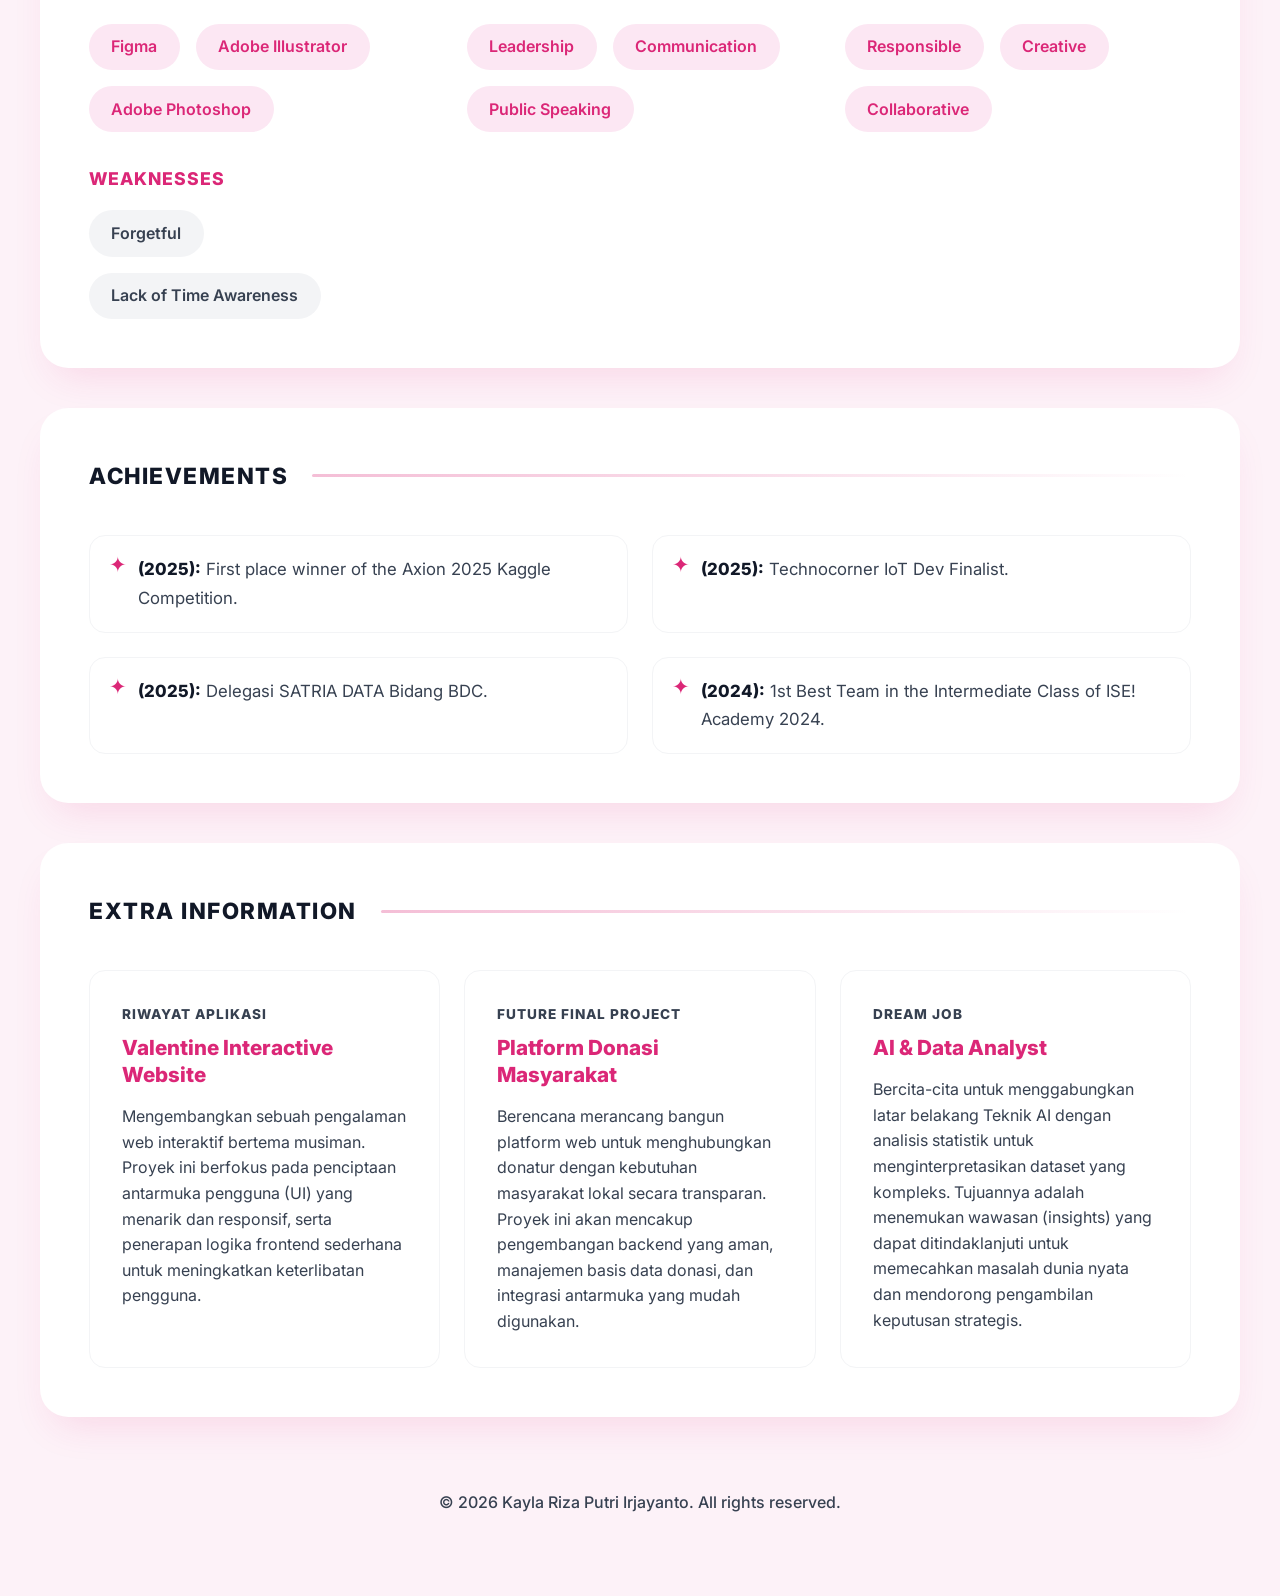
==== commit cb37fd37: "revise again" ====
--- a/Pertemuan-01/index.html
+++ b/Pertemuan-01/index.html
@@ -10,37 +10,156 @@
 <body>
 
 <div class="main-container">
-    <header class="card profile-header">
-        <img src="Foto.jpeg" alt="Kayla Riza Putri Irjayanto" class="profile-img">
+    <header class="card profile-header animate-up">
+        <img src="Foto.jpeg" alt="Kayla Riza Putri Irjayanto" class="profile-img" onerror="this.src='https://via.placeholder.com/220/fce7f3/db2777?text=KR'">
         <h1>Kayla Riza Putri Irjayanto</h1>
         <p class="bio">
-            Dedicated to continuous growth and building collaborative relationships to solve complex problems. Focused on developing innovative solutions that create a lasting and positive impact within my community.
+            I am dedicated to continuous growth and building collaborative relationships to solve complex problems. My focus is on developing innovative solutions that create a lasting and positive impact within my community.
         </p>
         <div class="contact-box">
-            <a href="https://wa.me/6281258499891" target="_blank" class="contact-link">
-                <span class="contact-label">Tel</span> +62 812 5849 9891
+            <a href="tel:+6281258499891" class="contact-link">
+                <strong>Tel:</strong> +62 812 5849 9891
             </a>
             <a href="mailto:kaylarizaa@gmail.com" class="contact-link">
-                <span class="contact-label">Mail</span> kaylarizaa@gmail.com
+                <strong>Mail:</strong> kaylarizaa@gmail.com
             </a>
-            <a href="https://linkedin.com/in/kaylariza" target="_blank" class="contact-link">
-                <span class="contact-label">In</span> /in/kaylariza
+            <a href="https://www.linkedin.com/in/kaylariza" target="_blank" class="contact-link">
+                <strong>LinkedIn:</strong> /in/kaylariza
             </a>
         </div>
     </header>
 
-    <section class="card">
-        <h2 class="section-title">Skills & Competencies</h2>
-        <div class="skills-wrapper">
-            <div class="skills-category">
-                <h3>Technical Skills</h3>
-                <div class="tags">
-                    <span class="tag">Python</span>
-                    <span class="tag">Git</span>
-                    <span class="tag">Artificial Intelligence Concepts</span>
-                    <span class="tag">Aseprite</span>
-                    <span class="tag">Illustrator</span>
-                    <span class="tag">Photoshop</span>
+    <div class="layout-grid">
+        <section class="card animate-up" style="transition-delay: 0.1s;">
+            <h2 class="section-title">Work Experiences</h2>
+            <div class="timeline">
+                <div class="timeline-item">
+                    <div class="item-header">
+                        <span class="item-title">WANIGO HETI SY</span>
+                        <span class="item-date">Aug 2025 - Present</span>
+                    </div>
+                    <div class="item-subtitle">Chief Operating Officer</div>
+                    <div class="item-desc">
+                        <p>AI-Driven Digital Waste Management System Platform (Digital Business).</p>
+                        <ul>
+                            <li>Ensures the seamless execution of strategic business initiatives and implement scalable business processes to support rapid technological growth and market expansion.</li>
+                        </ul>
+                    </div>
+                </div>
+                <div class="timeline-item">
+                    <div class="item-header">
+                        <span class="item-title">Freelance Technical Project <span class="item-location">- Surabaya</span></span>
+                        <span class="item-date">Aug 2024 - Oct 2024</span>
+                    </div>
+                    <div class="item-subtitle">Junior Data Entry</div>
+                    <p class="item-desc">
+                        Digitized and restructured complex National Science Olympiad (OSN) academic content into standardized JSON formats to construct a specialized math dataset for Large Language Model (LLM) training and programmatic integration.
+                    </p>
+                </div>
+            </div>
+        </section>
+
+        <section class="card animate-up" style="transition-delay: 0.2s;">
+            <h2 class="section-title">Education Level</h2>
+            <div class="timeline">
+                <div class="timeline-item">
+                    <div class="item-header">
+                        <span class="item-title">Institut Teknologi Sepuluh Nopember <span class="item-location">- Surabaya</span></span>
+                        <span class="item-date">Jul 2024 - Jul 2028 (Expected)</span>
+                    </div>
+                    <div class="item-subtitle">Bachelor of Artificial Intelligence Engineering</div>
+                    <p class="item-desc">GPA: 3.50/4.00</p>
+                </div>
+                <div class="timeline-item">
+                    <div class="item-header">
+                        <span class="item-title">SMAN 5 Balikpapan <span class="item-location">- Balikpapan</span></span>
+                        <span class="item-date">Jul 2021 - Jul 2024</span>
+                    </div>
+                    <div class="item-subtitle">Senior High School, MIPA</div>
+                </div>
+            </div>
+        </section>
+    </div>
+
+    <section class="card animate-up" style="transition-delay: 0.3s;">
+        <h2 class="section-title">Organisational & Committee Experience</h2>
+        <div class="timeline">
+            <div class="timeline-item">
+                <div class="item-header">
+                    <span class="item-title">Forda Bermuda Balikpapan <span class="item-location">- Balikpapan</span></span>
+                    <span class="item-date">Nov 2025 - Present</span>
+                </div>
+                <div class="item-subtitle">General Secretary</div>
+                <div class="item-desc">
+                    <p>A regional student forum that serves as a central hub for students hailing from Balikpapan who are currently pursuing their higher education at ITS.</p>
+                    <ul>
+                        <li>Managed official correspondence and attendance records while overseeing the operational activities and progress of all organizational divisions.</li>
+                    </ul>
+                </div>
+            </div>
+            <div class="timeline-item">
+                <div class="item-header">
+                    <span class="item-title">Schematics NLC <span class="item-location">- Surabaya</span></span>
+                    <span class="item-date">Mar 2025 - Nov 2025</span>
+                </div>
+                <div class="item-subtitle">Staff at GameDev</div>
+                <div class="item-desc">
+                    <p>A specialized sub-division under HMTC responsible for organizing a national competition focused on logic, problem-solving, and computational thinking.</p>
+                    <ul>
+                        <li>Designed 2D game assets using Aseprite and developed functional game modules within Unity to enhance visual appeal and gameplay mechanics.</li>
+                    </ul>
+                </div>
+            </div>
+            <div class="timeline-item">
+                <div class="item-header">
+                    <span class="item-title">PKMBK (PMK ITS) <span class="item-location">- Surabaya</span></span>
+                    <span class="item-date">Apr 2025 - Present</span>
+                </div>
+                <div class="item-subtitle">Staff at Publication and Documentation</div>
+                <div class="item-desc">
+                    <p>A dedicated spiritual mentorship program designed to provide guidance, community, and discipleship for Christian freshmen during their transition into university life at ITS.</p>
+                    <ul>
+                        <li>Managed comprehensive event documentation and visual identity development, ranging from graphic standard manuals (GSM) and merchandise design to the production of motion graphics and video content for publication.</li>
+                    </ul>
+                </div>
+            </div>
+            <div class="timeline-item">
+                <div class="item-header">
+                    <span class="item-title">SOCARE (BEM ITS) <span class="item-location">- Surabaya</span></span>
+                    <span class="item-date">May 2025 - Jun 2025</span>
+                </div>
+                <div class="item-subtitle">Staff at Event</div>
+                <div class="item-desc">
+                    <p>A community outreach initiative spearheaded by BEM ITS that focuses on direct social engagement and voluntary service within local neighborhoods.</p>
+                    <ul>
+                        <li>Coordinated the end-to-end planning and execution of community service programs, managing event flows and engaging directly with local residents to support program activities.</li>
+                    </ul>
+                </div>
+            </div>
+            <div class="timeline-item">
+                <div class="item-header">
+                    <span class="item-title">Forda Bermuda Balikpapan <span class="item-location">- Balikpapan</span></span>
+                    <span class="item-date">Nov 2024 - Jan 2025</span>
+                </div>
+                <div class="item-subtitle">Staff at Event</div>
+                <div class="item-desc">
+                    <ul>
+                        <li>Responsible for developing JKJN and ensuring all activities proceed smoothly and according to plan.</li>
+                    </ul>
+                </div>
+            </div>
+        </div>
+    </section>
+
+    <section class="card animate-up" style="transition-delay: 0.4s;">
+        <h2 class="section-title">Skills & Attributes</h2>
+        <div class="skills-grid">
+            <div class="skills-category">
+                <h3>Hard Skills</h3>
+                <div class="tags">
+                    <span class="tag">Figma</span>
+                    <span class="tag">Adobe Illustrator</span>
+                    <span class="tag">Adobe Photoshop</span>
                 </div>
             </div>
             <div class="skills-category">
@@ -48,87 +167,38 @@
                 <div class="tags">
                     <span class="tag">Leadership</span>
                     <span class="tag">Communication</span>
-                    <span class="tag">Time Management</span>
-                    <span class="tag">Problem Solving</span>
-                </div>
-            </div>
-        </div>
-    </section>
-
-    <section class="card">
-        <h2 class="section-title">Education</h2>
-        <div class="timeline">
-            <div class="timeline-item">
-                <div class="item-header">
-                    <span class="item-title">Institut Teknologi Sepuluh Nopember <span class="item-location">- Surabaya</span></span>
-                    <span class="item-date">2024 - 2028 (Expected)</span>
-                </div>
-                <div class="item-subtitle">Bachelor of Artificial Intelligence Engineering</div>
-                <p class="item-desc">Current GPA: 3.50/4.00</p>
-            </div>
-            <div class="timeline-item">
-                <div class="item-header">
-                    <span class="item-title">SMAN 5 Balikpapan <span class="item-location">- Balikpapan</span></span>
-                    <span class="item-date">2021 - 2024</span>
-                </div>
-                <div class="item-subtitle">Senior High School, MIPA</div>
-            </div>
-        </div>
-    </section>
-
-    <section class="card">
-        <h2 class="section-title">Work & Experience</h2>
-        <div class="timeline">
-            <div class="timeline-item">
-                <div class="item-header">
-                    <span class="item-title">Freelance Technical Project <span class="item-location">- Surabaya</span></span>
-                    <span class="item-date">Aug 2024 - Oct 2024</span>
-                </div>
-                <div class="item-subtitle">Junior Data Entry</div>
-                <p class="item-desc">
-                    Digitized and restructured complex National Science Olympiad (OSN) academic content into standardized JSON formats, ensuring high-quality data structure suitable for LLM training purposes.
-                </p>
-            </div>
-            <div class="timeline-item">
-                <div class="item-header">
-                    <span class="item-title">Forda Bermuda Balikpapan</span>
-                    <span class="item-date">2025 - Present</span>
-                </div>
-                <div class="item-subtitle">General Secretary</div>
-                <div class="item-desc">
-                    <ul>
-                        <li>Managed official correspondence, ensuring smooth operational oversight and effective internal communication.</li>
-                    </ul>
-                </div>
-            </div>
-            <div class="timeline-item">
-                <div class="item-header">
-                    <span class="item-title">Schematics NLC</span>
-                    <span class="item-date">Mar 2025 - Nov 2025</span>
-                </div>
-                <div class="item-subtitle">Staff at GameDev</div>
-                <div class="item-desc">
-                    <ul>
-                        <li>Designed engaging 2D game assets and character sprites using Aseprite, collaborating with developers in Unity environment.</li>
-                    </ul>
-                </div>
-            </div>
-            <div class="timeline-item">
-                <div class="item-header">
-                    <span class="item-title">PKMBK (PMK ITS)</span>
-                    <span class="item-date">Mar 2025 - Feb 2026</span>
-                </div>
-                <div class="item-subtitle">Staff at Publication and Documentation</div>
-                <div class="item-desc">
-                    <ul>
-                        <li>Managed comprehensive event documentation and spearheaded visual identity development for various organizational activities.</li>
-                    </ul>
-                </div>
-            </div>
-        </div>
-    </section>
-
-    <section class="card">
+                    <span class="tag">Public Speaking</span>
+                </div>
+            </div>
+            <div class="skills-category">
+                <h3>Strengths</h3>
+                <div class="tags">
+                    <span class="tag">Responsible</span>
+                    <span class="tag">Creative</span>
+                    <span class="tag">Collaborative</span>
+                </div>
+            </div>
+            <div class="skills-category">
+                <h3>Weaknesses</h3>
+                <div class="tags">
+                    <span class="tag neutral">Forgetful</span>
+                    <span class="tag neutral">Lack of Time Awareness</span>
+                </div>
+            </div>
+        </div>
+    </section>
+
+    <section class="card animate-up" style="transition-delay: 0.5s;">
+        <h2 class="section-title">Achievements</h2>
+        <ul class="achievements-list">
+            <li><strong>(2025):</strong> First place winner of the Axion 2025 Kaggle Competition.</li>
+            <li><strong>(2025):</strong> Technocorner IoT Dev Finalist.</li>
+            <li><strong>(2025):</strong> Delegasi SATRIA DATA Bidang BDC.</li>
+            <li><strong>(2024):</strong> 1st Best Team in the Intermediate Class of ISE! Academy 2024.</li>
+        </ul>
+    </section>
+
+    <section class="card animate-up" style="transition-delay: 0.6s;">
         <h2 class="section-title">Extra Information</h2>
         <div class="extra-grid">
             <div class="extra-card">
@@ -155,10 +225,32 @@
         </div>
     </section>
 
-    <footer class="footer">
+    <footer class="footer animate-up" style="transition-delay: 0.7s;">
         © 2026 Kayla Riza Putri Irjayanto. All rights reserved.
     </footer>
 </div>
 
+<script>
+    document.addEventListener("DOMContentLoaded", function() {
+        const observerOptions = {
+            root: null,
+            rootMargin: '0px',
+            threshold: 0.15
+        };
+
+        const observer = new IntersectionObserver((entries, observer) => {
+            entries.forEach((entry) => {
+                if (entry.isIntersecting) {
+                    entry.target.classList.add('is-visible');
+                    observer.unobserve(entry.target);
+                }
+            });
+        }, observerOptions);
+
+        const animatedElements = document.querySelectorAll('.animate-up');
+        animatedElements.forEach((el) => observer.observe(el));
+    });
+</script>
+
 </body>
 </html>
--- a/Pertemuan-01/style.css
+++ b/Pertemuan-01/style.css
@@ -1,14 +1,17 @@
+/* style.css */
 :root {
     --bg-body: #fdf2f8;
     --surface: #ffffff;
     --primary: #db2777;
     --primary-soft: #fce7f3;
-    --text-main: #1f2937;
-    --text-muted: #4b5563;
+    --primary-hover: #be185d;
+    --text-main: #111827;
+    --text-muted: #374151;
     --border-light: #f3f4f6;
-    --radius-xl: 24px;
+    --radius-xl: 28px;
     --radius-lg: 16px;
-    --shadow-soft: 0 10px 30px -10px rgba(219, 39, 119, 0.15);
+    --shadow-soft: 0 20px 40px -15px rgba(219, 39, 119, 0.15);
+    --shadow-hover: 0 25px 50px -12px rgba(219, 39, 119, 0.25);
 }
 
 * {
@@ -21,25 +24,35 @@
     background-color: var(--bg-body);
     color: var(--text-main);
     font-family: 'Inter', sans-serif;
-    line-height: 1.6;
-    padding: 2rem 1rem;
+    line-height: 1.7;
+    padding: 3rem 1.5rem;
     -webkit-font-smoothing: antialiased;
+    overflow-x: hidden;
+    font-size: 17px;
 }
 
 .main-container {
-    max-width: 900px;
+    max-width: 1200px;
     margin: 0 auto;
     display: flex;
     flex-direction: column;
-    gap: 2rem;
+    gap: 2.5rem;
 }
 
 .card {
     background: var(--surface);
     border-radius: var(--radius-xl);
-    padding: 2.5rem;
+    padding: 3rem;
     box-shadow: var(--shadow-soft);
-    border: 1px solid rgba(255, 255, 255, 0.5);
+    border: 1px solid rgba(255, 255, 255, 0.9);
+    transition: all 0.4s cubic-bezier(0.175, 0.885, 0.32, 1.275);
+    position: relative;
+    z-index: 1;
+}
+
+.card:hover {
+    transform: translateY(-8px);
+    box-shadow: var(--shadow-hover);
 }
 
 .profile-header {
@@ -47,124 +60,114 @@
     display: flex;
     flex-direction: column;
     align-items: center;
+    justify-content: center;
+    background: linear-gradient(145deg, #ffffff, #fff1f6);
+    padding: 4rem 2rem;
 }
 
 .profile-img {
-    width: 150px;
-    height: 150px;
+    width: 220px;
+    height: 220px;
     border-radius: 50%;
     object-fit: cover;
-    border: 5px solid var(--surface);
-    box-shadow: 0 0 0 4px var(--primary-soft);
-    margin-bottom: 1.5rem;
+    border: 6px solid var(--surface);
+    box-shadow: 0 0 0 6px var(--primary-soft), 0 15px 35px rgba(219, 39, 119, 0.2);
+    margin-bottom: 2rem;
+    transition: transform 0.5s cubic-bezier(0.175, 0.885, 0.32, 1.275);
+}
+
+.profile-header:hover .profile-img {
+    transform: scale(1.08) rotate(3deg);
 }
 
 h1 {
-    font-size: 2.25rem;
-    font-weight: 800;
-    margin-bottom: 1rem;
-    color: var(--primary);
-    letter-spacing: -0.5px;
+    font-size: 3.2rem;
+    font-weight: 800;
+    margin-bottom: 1.2rem;
+    color: var(--primary);
+    letter-spacing: -1px;
+    line-height: 1.2;
 }
 
 .bio {
-    font-size: 1.05rem;
-    color: var(--text-muted);
-    margin-bottom: 2rem;
-    max-width: 700px;
+    font-size: 1.2rem;
+    color: var(--text-muted);
+    margin-bottom: 2.5rem;
+    max-width: 850px;
     margin-left: auto;
     margin-right: auto;
+    font-weight: 400;
 }
 
 .contact-box {
     display: inline-flex;
     flex-wrap: wrap;
     justify-content: center;
-    gap: 1.5rem;
-    background: var(--bg-body);
-    padding: 1.2rem 2rem;
-    border-radius: var(--radius-lg);
+    gap: 2rem;
+    background: var(--primary-soft);
+    padding: 1.5rem 3rem;
+    border-radius: 50px;
 }
 
 .contact-link {
-    color: var(--text-main);
+    color: var(--primary);
     text-decoration: none;
-    font-size: 0.95rem;
+    font-size: 1.1rem;
     font-weight: 600;
     display: flex;
     align-items: center;
     gap: 0.5rem;
-    transition: color 0.2s ease;
+    transition: color 0.2s ease, transform 0.2s ease;
 }
 
 .contact-link:hover {
-    color: var(--primary);
-}
-
-.contact-label {
-    color: var(--primary);
-    font-weight: 700;
+    color: var(--primary-hover);
+    transform: translateY(-2px);
+}
+
+.layout-grid {
+    display: grid;
+    grid-template-columns: 1fr 1fr;
+    gap: 2.5rem;
 }
 
 .section-title {
-    font-size: 1.1rem;
+    font-size: 1.4rem;
     font-weight: 800;
     text-transform: uppercase;
     letter-spacing: 1.5px;
     color: var(--text-main);
-    margin-bottom: 2rem;
+    margin-bottom: 2.5rem;
     display: flex;
     align-items: center;
+    position: relative;
 }
 
 .section-title::after {
     content: '';
     flex: 1;
-    height: 2px;
-    background: linear-gradient(to right, var(--primary-soft), transparent);
-    margin-left: 1rem;
-    border-radius: 2px;
-}
-
-.skills-wrapper {
-    display: flex;
-    flex-direction: column;
-    gap: 1.5rem;
-}
-
-.skills-category h3 {
-    font-size: 0.9rem;
-    font-weight: 700;
-    color: var(--primary);
-    text-transform: uppercase;
-    margin-bottom: 0.8rem;
-}
-
-.tags {
-    display: flex;
-    flex-wrap: wrap;
-    gap: 0.8rem;
-}
-
-.tag {
-    background: var(--primary-soft);
-    color: var(--primary);
-    padding: 0.5rem 1.2rem;
-    border-radius: 50px;
-    font-size: 0.9rem;
-    font-weight: 600;
+    height: 3px;
+    background: linear-gradient(to right, var(--primary), transparent);
+    margin-left: 1.5rem;
+    border-radius: 3px;
+    opacity: 0.3;
 }
 
 .timeline {
     position: relative;
-    padding-left: 1rem;
+    padding-left: 1.5rem;
 }
 
 .timeline-item {
     position: relative;
-    padding-left: 2rem;
-    margin-bottom: 2.5rem;
-    border-left: 2px solid var(--border-light);
+    padding-left: 2.5rem;
+    margin-bottom: 3rem;
+    border-left: 3px solid var(--primary-soft);
+    transition: border-color 0.3s ease;
+}
+
+.timeline-item:hover {
+    border-left-color: var(--primary);
 }
 
 .timeline-item:last-child {
@@ -175,127 +178,261 @@
 .timeline-item::before {
     content: '';
     position: absolute;
-    left: -0.45rem;
+    left: -0.6rem;
     top: 0.4rem;
-    width: 12px;
-    height: 12px;
+    width: 16px;
+    height: 16px;
     border-radius: 50%;
     background: var(--primary);
-    box-shadow: 0 0 0 4px var(--primary-soft);
+    box-shadow: 0 0 0 5px var(--primary-soft);
+    transition: transform 0.4s cubic-bezier(0.175, 0.885, 0.32, 1.275), background-color 0.3s;
+}
+
+.timeline-item:hover::before {
+    transform: scale(1.4);
+    background: var(--primary-hover);
+    box-shadow: 0 0 0 5px rgba(219, 39, 119, 0.3);
 }
 
 .item-header {
     display: flex;
     justify-content: space-between;
     align-items: flex-start;
-    margin-bottom: 0.5rem;
+    margin-bottom: 0.8rem;
     flex-wrap: wrap;
-    gap: 0.5rem;
+    gap: 0.8rem;
 }
 
 .item-title {
     font-weight: 800;
+    font-size: 1.3rem;
+    color: var(--text-main);
+}
+
+.item-location {
+    color: var(--text-muted);
+    font-weight: 500;
+}
+
+.item-date {
+    font-size: 0.95rem;
+    font-weight: 700;
+    color: var(--primary);
+    background: var(--primary-soft);
+    padding: 0.4rem 1rem;
+    border-radius: 50px;
+}
+
+.item-subtitle {
+    font-weight: 700;
+    color: var(--text-muted);
+    font-size: 1.15rem;
+    margin-bottom: 1rem;
+}
+
+.item-desc {
+    font-size: 1.05rem;
+    color: var(--text-muted);
+    line-height: 1.7;
+}
+
+.item-desc ul {
+    padding-left: 1.5rem;
+    margin-top: 0.8rem;
+}
+
+.item-desc li {
+    margin-bottom: 0.6rem;
+}
+
+.skills-grid {
+    display: grid;
+    grid-template-columns: repeat(auto-fit, minmax(280px, 1fr));
+    gap: 2rem;
+}
+
+.skills-category h3 {
     font-size: 1.1rem;
+    font-weight: 800;
+    color: var(--primary);
+    text-transform: uppercase;
+    margin-bottom: 1rem;
+    letter-spacing: 1px;
+}
+
+.tags {
+    display: flex;
+    flex-wrap: wrap;
+    gap: 1rem;
+}
+
+.tag {
+    background: var(--primary-soft);
+    color: var(--primary);
+    padding: 0.6rem 1.4rem;
+    border-radius: 50px;
+    font-size: 1rem;
+    font-weight: 600;
+    transition: all 0.3s ease;
+    cursor: default;
+}
+
+.tag:hover {
+    background: var(--primary);
+    color: var(--surface);
+    transform: translateY(-3px);
+    box-shadow: 0 5px 15px rgba(219, 39, 119, 0.2);
+}
+
+.tag.neutral {
+    background: var(--border-light);
+    color: var(--text-muted);
+}
+
+.tag.neutral:hover {
+    background: var(--text-muted);
+    color: var(--surface);
+}
+
+.achievements-list {
+    list-style: none;
+    padding: 0;
+    display: grid;
+    grid-template-columns: repeat(auto-fit, minmax(400px, 1fr));
+    gap: 1.5rem;
+}
+
+.achievements-list li {
+    position: relative;
+    padding: 1.2rem 1.2rem 1.2rem 3rem;
+    font-size: 1.05rem;
+    color: var(--text-muted);
+    background: var(--surface);
+    border: 1px solid var(--border-light);
+    border-radius: var(--radius-lg);
+    transition: all 0.3s ease;
+}
+
+.achievements-list li:hover {
+    border-color: var(--primary-soft);
+    background: var(--primary-soft);
+    transform: translateX(5px);
+}
+
+.achievements-list li::before {
+    content: '✦';
+    position: absolute;
+    left: 1.2rem;
+    top: 1.2rem;
+    color: var(--primary);
+    font-size: 1.3rem;
+    line-height: 1;
+}
+
+.achievements-list strong {
     color: var(--text-main);
-}
-
-.item-location {
-    color: var(--text-muted);
-    font-weight: 500;
-}
-
-.item-date {
-    font-size: 0.85rem;
-    font-weight: 700;
-    color: var(--primary);
-    background: var(--primary-soft);
-    padding: 0.3rem 0.8rem;
-    border-radius: var(--radius-lg);
-}
-
-.item-subtitle {
-    font-weight: 600;
-    color: var(--text-muted);
-    font-size: 1rem;
-    margin-bottom: 0.75rem;
-    font-style: italic;
-}
-
-.item-desc {
-    font-size: 0.95rem;
-    color: var(--text-muted);
-}
-
-.item-desc ul {
-    padding-left: 1.2rem;
-    margin-top: 0.5rem;
-}
-
-.item-desc li {
-    margin-bottom: 0.4rem;
+    font-weight: 800;
 }
 
 .extra-grid {
     display: grid;
-    grid-template-columns: repeat(auto-fit, minmax(350px, 1fr));
+    grid-template-columns: repeat(auto-fit, minmax(300px, 1fr));
     gap: 1.5rem;
 }
 
 .extra-card {
-    background: var(--bg-body);
-    padding: 1.5rem;
+    background: var(--surface);
+    border: 1px solid var(--border-light);
+    padding: 2rem;
     border-radius: var(--radius-lg);
-    border: 1px solid var(--border-light);
+    transition: all 0.3s ease;
+    display: flex;
+    flex-direction: column;
+}
+
+.extra-card:hover {
+    border-color: var(--primary-soft);
+    background: var(--primary-soft);
+    transform: translateY(-5px);
+    box-shadow: 0 10px 20px rgba(219, 39, 119, 0.1);
 }
 
 .extra-label {
     display: block;
-    font-size: 0.8rem;
+    font-size: 0.85rem;
     text-transform: uppercase;
-    letter-spacing: 1.5px;
-    color: var(--text-muted);
-    font-weight: 700;
+    font-weight: 800;
+    color: var(--text-muted);
     margin-bottom: 0.5rem;
+    letter-spacing: 1px;
 }
 
 .extra-value {
-    font-weight: 800;
-    font-size: 1.1rem;
-    color: var(--primary);
-    margin-bottom: 0.8rem;
     display: block;
+    font-size: 1.3rem;
+    font-weight: 800;
+    color: var(--primary);
+    margin-bottom: 1rem;
+    line-height: 1.3;
 }
 
 .extra-detail {
-    font-size: 0.95rem;
-    color: var(--text-muted);
-    line-height: 1.5;
+    font-size: 1rem;
+    color: var(--text-muted);
+    line-height: 1.6;
 }
 
 .footer {
     text-align: center;
-    padding-top: 1rem;
-    font-size: 0.9rem;
-    color: var(--text-muted);
+    padding: 2rem 0;
+    font-size: 1rem;
+    font-weight: 500;
+    color: var(--text-muted);
+}
+
+.animate-up {
+    opacity: 0;
+    transform: translateY(60px) scale(0.98);
+    transition: opacity 0.8s cubic-bezier(0.165, 0.84, 0.44, 1), transform 0.8s cubic-bezier(0.165, 0.84, 0.44, 1);
+}
+
+.animate-up.is-visible {
+    opacity: 1;
+    transform: translateY(0) scale(1);
+}
+
+@media (max-width: 1024px) {
+    .layout-grid {
+        grid-template-columns: 1fr;
+    }
 }
 
 @media (max-width: 768px) {
     body {
-        padding: 1rem;
+        padding: 1.5rem 1rem;
     }
     .card {
-        padding: 1.5rem;
+        padding: 2rem;
+    }
+    h1 {
+        font-size: 2.4rem;
+    }
+    .profile-img {
+        width: 180px;
+        height: 180px;
     }
     .contact-box {
         flex-direction: column;
         align-items: center;
-        gap: 1rem;
+        gap: 1.2rem;
         width: 100%;
-    }
-    h1 {
-        font-size: 1.8rem;
+        border-radius: var(--radius-lg);
+        padding: 1.5rem;
+    }
+    .achievements-list {
+        grid-template-columns: 1fr;
     }
     .extra-grid {
-         grid-template-columns: 1fr;
+        grid-template-columns: 1fr;
     }
 }
